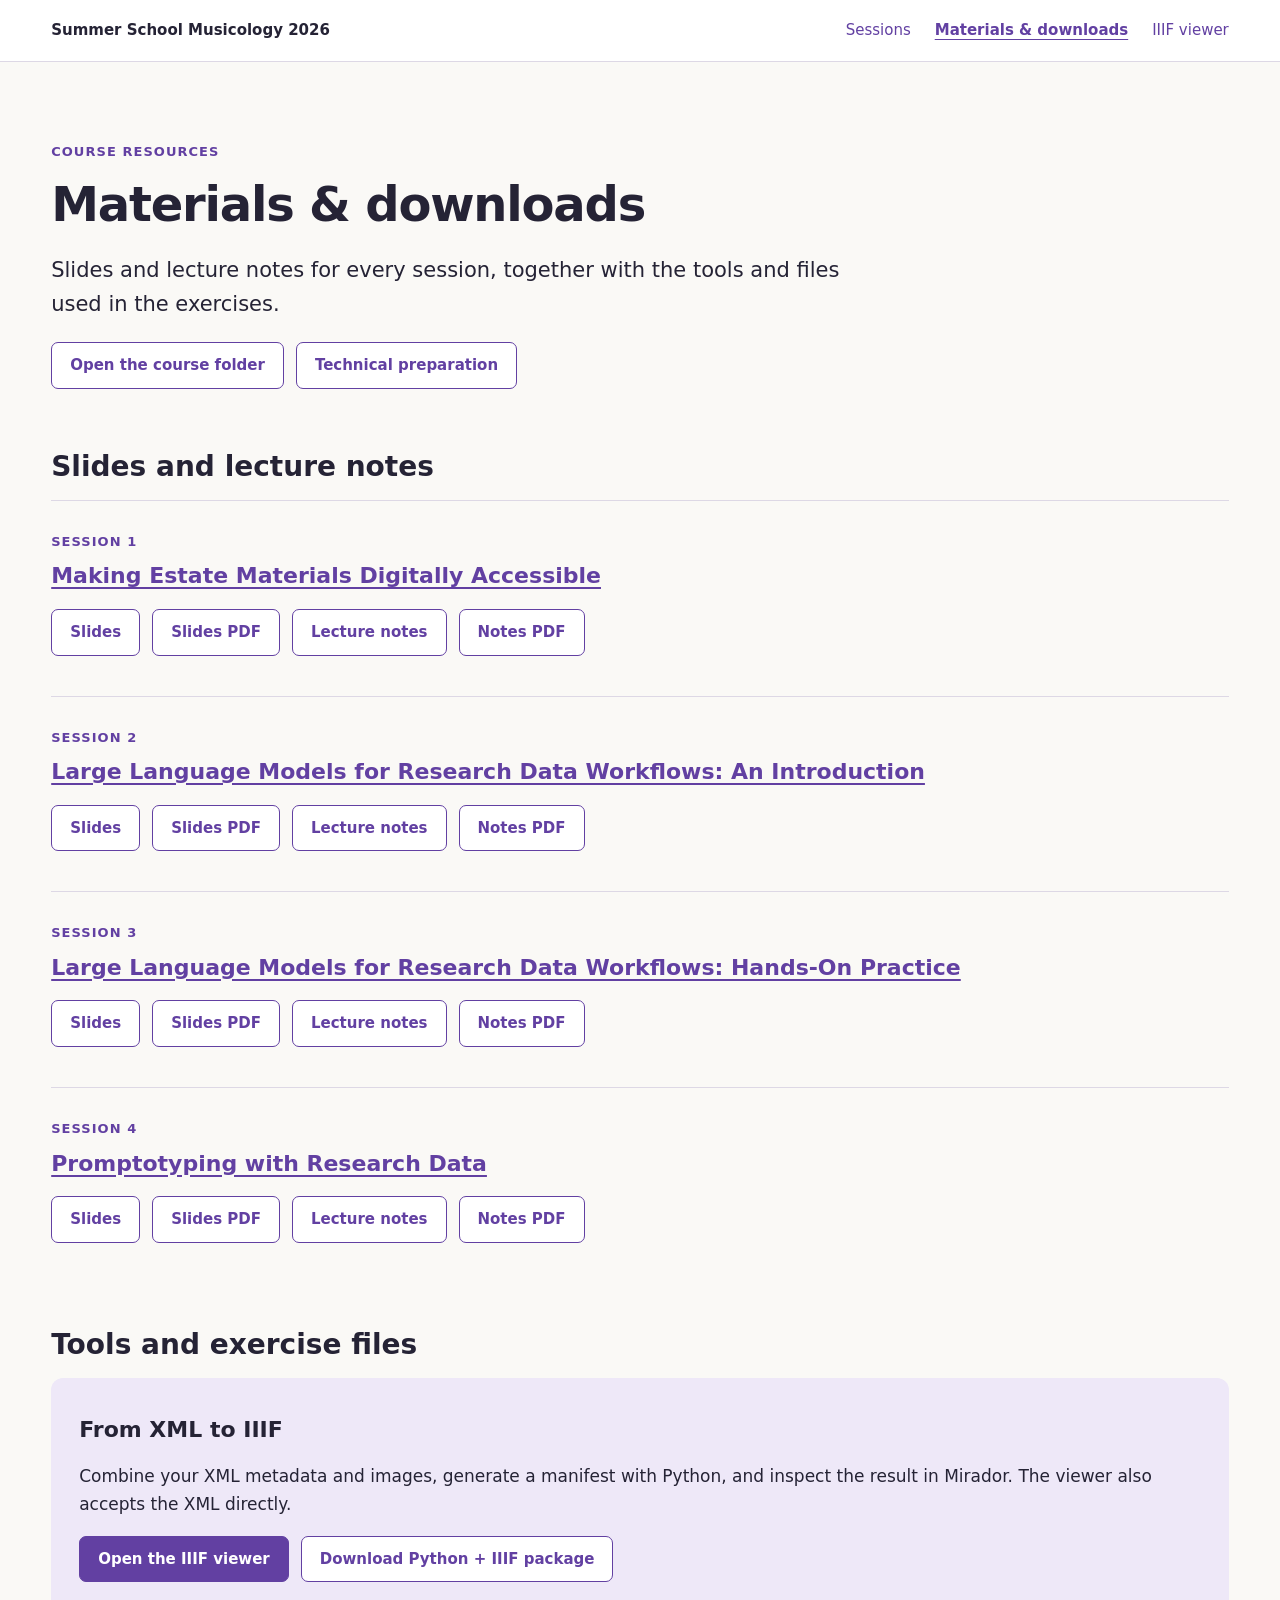
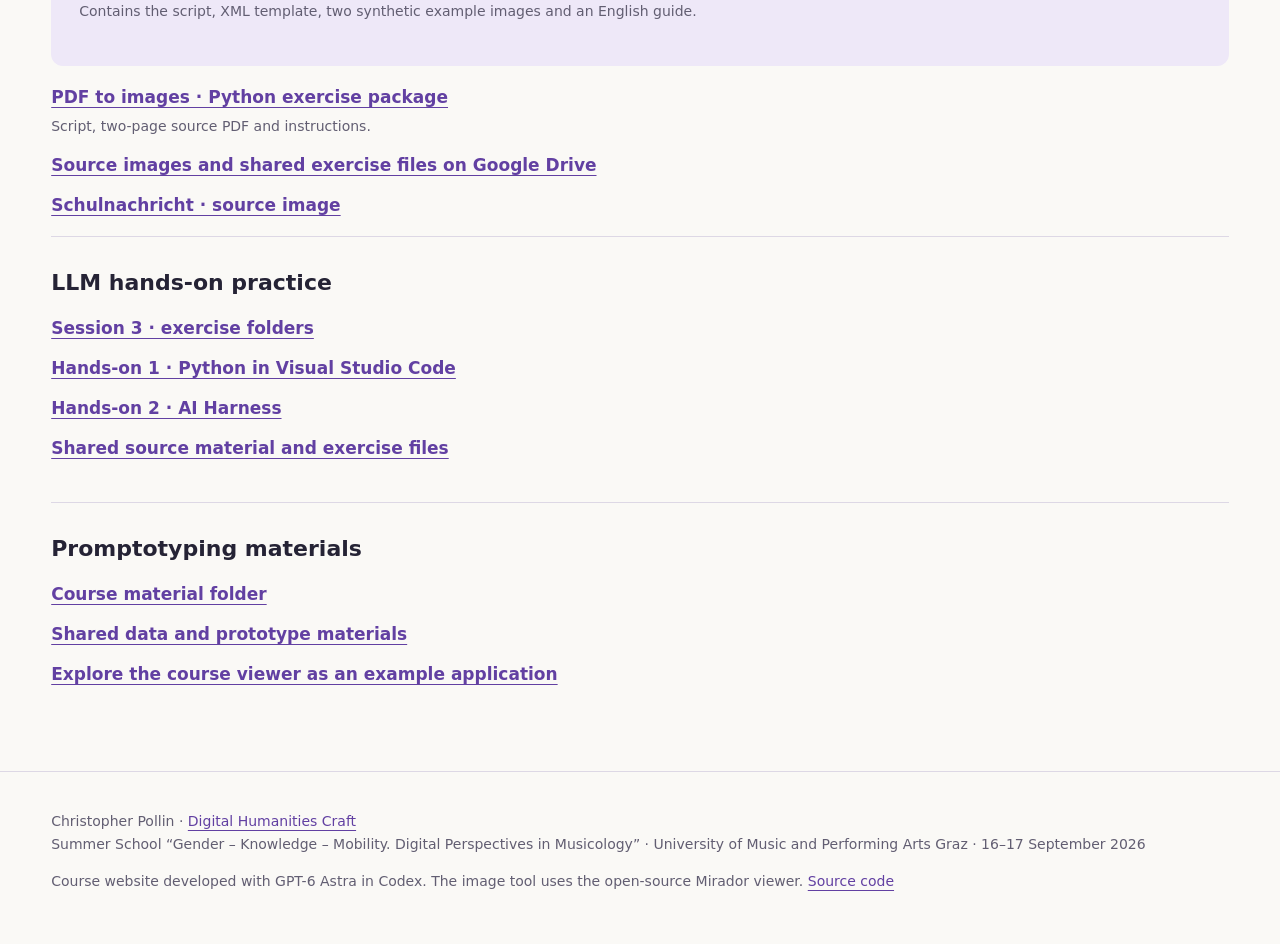
==== materials/index.html @ 4ec47153 "Gemeinsame Summer-School-Website mit vier Sessions und Materialübersicht aufbauen" ====
<!doctype html>
<html lang="en"><head><meta charset="utf-8"><meta name="viewport" content="width=device-width, initial-scale=1"><title>Materials &amp; downloads · Summer School Musicology 2026 · Research Data Workflows and LLMs</title><meta name="description" content="Slides, lecture notes, hands-on tools and downloads for Christopher Pollin's four sessions at Summer School Musicology 2026."><link rel="stylesheet" href="../assets/site.css"></head>
<body><a class="skip" href="#content">Skip to content</a><header class="site-header"><div class="wrap header-inner"><a class="brand" href="../index.html">Summer School Musicology 2026</a><nav aria-label="Main navigation"><a href="../index.html#sessions">Sessions</a><a href="../materials/" aria-current="page">Materials & downloads</a><a href="../tools/iiif-viewer/">IIIF viewer</a></nav></div></header><main class="wrap" id="content"><div class="hero session"><p class="eyebrow">Course resources</p><h1>Materials & downloads</h1><p class="lead">Slides and lecture notes for every session, together with the tools and files used in the exercises.</p><div class="actions"><a class="button secondary" href="https://drive.google.com/drive/folders/1TaqB-BvNt20uAvOCCnQMQBk_2cV0gLjW">Open the course folder</a><a class="button secondary" href="https://docs.google.com/presentation/d/19zybf1mABP3qM65GXv0xEGVososbhM03P9_INInYPj8/preview">Technical preparation</a></div></div><section><h2>Slides and lecture notes</h2><article class="resource"><p class="eyebrow">Session 1</p><h3><a href="../sessions/session-1.html">Making Estate Materials Digitally Accessible</a></h3><div class="actions"><a class="button secondary" href="https://docs.google.com/presentation/d/1vMd2UfI9MydUEN6MMOYT0LZcJ6MYv2DmK9AQbyzJ7xc/preview">Slides</a><a class="button secondary" href="https://docs.google.com/presentation/d/1vMd2UfI9MydUEN6MMOYT0LZcJ6MYv2DmK9AQbyzJ7xc/export/pdf">Slides PDF</a><a class="button secondary" href="https://docs.google.com/document/d/1DU6UbE4xURFZ3fkPn7MD2loZ2naPysFYX1ypeI0D_Kg/preview">Lecture notes</a><a class="button secondary" href="https://docs.google.com/document/d/1DU6UbE4xURFZ3fkPn7MD2loZ2naPysFYX1ypeI0D_Kg/export?format=pdf">Notes PDF</a></div></article><article class="resource"><p class="eyebrow">Session 2</p><h3><a href="../sessions/session-2.html">Large Language Models for Research Data Workflows: An Introduction</a></h3><div class="actions"><a class="button secondary" href="https://docs.google.com/presentation/d/1GUzZEVdCq2gRphzXIsnZ1Gg_4bGdqYy_aiwl8kErJUc/preview">Slides</a><a class="button secondary" href="https://docs.google.com/presentation/d/1GUzZEVdCq2gRphzXIsnZ1Gg_4bGdqYy_aiwl8kErJUc/export/pdf">Slides PDF</a><a class="button secondary" href="https://docs.google.com/document/d/18DUWW5ju8R827mf7LNPU_zSoxd2R8WF8ienI8fCcFrM/preview">Lecture notes</a><a class="button secondary" href="https://docs.google.com/document/d/18DUWW5ju8R827mf7LNPU_zSoxd2R8WF8ienI8fCcFrM/export?format=pdf">Notes PDF</a></div></article><article class="resource"><p class="eyebrow">Session 3</p><h3><a href="../sessions/session-3.html">Large Language Models for Research Data Workflows: Hands-On Practice</a></h3><div class="actions"><a class="button secondary" href="https://docs.google.com/presentation/d/1IOCdHFnlxyNuMwiyUNviyQ53KwD13k4_tRXpieXHgOo/preview">Slides</a><a class="button secondary" href="https://docs.google.com/presentation/d/1IOCdHFnlxyNuMwiyUNviyQ53KwD13k4_tRXpieXHgOo/export/pdf">Slides PDF</a><a class="button secondary" href="https://docs.google.com/document/d/138Kl6CCtpZI3BM6VHGEgpFuZPVZJTfJT5FH8ASIdHPA/preview">Lecture notes</a><a class="button secondary" href="https://docs.google.com/document/d/138Kl6CCtpZI3BM6VHGEgpFuZPVZJTfJT5FH8ASIdHPA/export?format=pdf">Notes PDF</a></div></article><article class="resource"><p class="eyebrow">Session 4</p><h3><a href="../sessions/session-4.html">Promptotyping with Research Data</a></h3><div class="actions"><a class="button secondary" href="https://docs.google.com/presentation/d/1-fAKvaGBndVmzWcptltYqW1CXNYhQgji5W6JvIdChQ0/preview">Slides</a><a class="button secondary" href="https://docs.google.com/presentation/d/1-fAKvaGBndVmzWcptltYqW1CXNYhQgji5W6JvIdChQ0/export/pdf">Slides PDF</a><a class="button secondary" href="https://docs.google.com/document/d/1U37su5SllKVdlEKKgwcqadwf7-4yNyOxpgbgSxsLYkc/preview">Lecture notes</a><a class="button secondary" href="https://docs.google.com/document/d/1U37su5SllKVdlEKKgwcqadwf7-4yNyOxpgbgSxsLYkc/export?format=pdf">Notes PDF</a></div></article></section><section><h2>Tools and exercise files</h2><div class="panel"><h3>From XML to IIIF</h3><p>Combine your XML metadata and images, generate a manifest with Python, and inspect the result in Mirador. The viewer also accepts the XML directly.</p><div class="actions"><a class="button" href="../tools/iiif-viewer/">Open the IIIF viewer</a><a class="button secondary" href="../downloads/xml-iiif-workshop.zip">Download Python + IIIF package</a></div><p class="small">Contains the script, XML template, two synthetic example images and an English guide.</p></div><ul class="resources"><li><a href="../downloads/pdf-to-images.zip">PDF to images · Python exercise package</a><br><span class="small">Script, two-page source PDF and instructions.</span></li><li><a href="https://drive.google.com/drive/folders/1Q5iiPsBfiaAWOK7Tuy9Z5LyiO0EUaZFJ">Source images and shared exercise files on Google Drive</a></li><li><a href="https://drive.google.com/file/d/1cH99vlIbUsL5BFODsBZcZEiLkkvoMSh4/view">Schulnachricht · source image</a></li></ul><article class="resource"><h3>LLM hands-on practice</h3><ul class="resources"><li><a href="https://drive.google.com/drive/folders/1KhFwP1L1iUO6PBKQZGP4p8rxU2vZSfG0">Session 3 · exercise folders</a></li><li><a href="https://drive.google.com/drive/folders/1bS_F8yDOWWK89cLeFzj6nFxz9GBH18Qa">Hands-on 1 · Python in Visual Studio Code</a></li><li><a href="https://drive.google.com/drive/folders/1tbZvvloLe4gZ5IBe9gsqqQfiiScgbP3F">Hands-on 2 · AI Harness</a></li><li><a href="https://drive.google.com/drive/folders/1Q5iiPsBfiaAWOK7Tuy9Z5LyiO0EUaZFJ">Shared source material and exercise files</a></li></ul></article><article class="resource"><h3>Promptotyping materials</h3><ul class="resources"><li><a href="https://drive.google.com/drive/folders/1TaqB-BvNt20uAvOCCnQMQBk_2cV0gLjW">Course material folder</a></li><li><a href="https://drive.google.com/drive/folders/1Q5iiPsBfiaAWOK7Tuy9Z5LyiO0EUaZFJ">Shared data and prototype materials</a></li><li><a href="../tools/iiif-viewer/">Explore the course viewer as an example application</a></li></ul></article></section></main><footer><div class="wrap"><p>Christopher Pollin · <a href="https://dhcraft.org/">Digital Humanities Craft</a><br>Summer School “Gender – Knowledge – Mobility. Digital Perspectives in Musicology” · University of Music and Performing Arts Graz · 16–17 September 2026</p><p>Course website developed with GPT-6 Astra in Codex. The image tool uses the open-source Mirador viewer. <a href="https://github.com/chpollin/summer-school-musicology-2026">Source code</a></p></div></footer></body></html>
---- assets/site.css ----
:root { --paper:#faf9f6; --surface:#fff; --ink:#252335; --muted:#625e72; --accent:#6240a2; --tint:#eee8f8; --line:#ddd8e5; --radius:12px; --space:24px; }
* { box-sizing:border-box; }
body { margin:0; font:17px/1.65 system-ui,-apple-system,BlinkMacSystemFont,"Segoe UI",sans-serif; color:var(--ink); background:var(--paper); }
a { color:var(--accent); text-underline-offset:4px; }
a:hover { text-decoration-thickness:2px; }
:focus-visible { outline:3px solid var(--accent); outline-offset:4px; }
.skip { position:absolute; top:-60px; left:12px; padding:8px; background:var(--surface); z-index:10; }
.skip:focus { top:12px; }
.wrap { max-width:1180px; width:92%; margin:auto; }
.site-header { border-bottom:1px solid var(--line); background:var(--surface); }
.header-inner { display:flex; justify-content:space-between; align-items:center; gap:20px; padding:18px 0; }
.brand { font-size:15px; font-weight:750; color:var(--ink); text-decoration:none; }
nav { display:flex; gap:24px; flex-wrap:wrap; font-size:15px; }
nav a { text-decoration:none; }
nav a[aria-current="page"] { font-weight:750; text-decoration:underline; }
.hero { padding:66px 0 42px; max-width:960px; }
.eyebrow { color:var(--accent); font-size:13px; font-weight:750; letter-spacing:.08em; text-transform:uppercase; }
h1 { font-size:clamp(34px,5vw,62px); line-height:1.12; letter-spacing:-.025em; margin:16px 0 22px; font-weight:700; }
.hero.session h1 { font-size:clamp(32px,4vw,48px); }
.lead { font-size:21px; line-height:1.6; max-width:820px; }
.byline { color:var(--muted); font-size:15px; }
h2 { font-size:28px; line-height:1.25; margin:0 0 16px; }
h3 { font-size:22px; line-height:1.3; margin:10px 0; }
section { margin-bottom:44px; }
.section-heading { display:flex; align-items:baseline; justify-content:space-between; gap:20px; flex-wrap:wrap; }
.grid { display:grid; grid-template-columns:repeat(2,minmax(0,1fr)); gap:20px; }
.card { background:var(--surface); border:1px solid var(--line); border-radius:var(--radius); padding:28px; display:flex; flex-direction:column; }
.card p { margin:8px 0 22px; color:var(--muted); }
.card .number { color:var(--accent); font-size:13px; font-weight:750; letter-spacing:.06em; }
.card .card-link { margin-top:auto; font-weight:650; }
.panel { background:var(--tint); padding:28px; border-radius:var(--radius); }
.actions { display:flex; flex-wrap:wrap; gap:12px; margin:18px 0; }
.button { display:inline-block; padding:10px 18px; border-radius:7px; background:var(--accent); color:var(--surface); text-decoration:none; font-size:15px; font-weight:650; border:1px solid var(--accent); }
.button.secondary { background:var(--surface); color:var(--accent); }
.resource { border-top:1px solid var(--line); padding:22px 0; }
.resource p { margin:8px 0; }
.resource small { color:var(--muted); }
.resources { list-style:none; padding:0; }
.resources li { margin:12px 0; }
.resources a { font-weight:600; }
.embed { width:100%; display:block; border:1px solid var(--line); border-radius:8px; background:var(--surface); }
.slides { aspect-ratio:16/10; }
.notes { height:720px; }
.small { font-size:14px; color:var(--muted); }
details { border:1px solid var(--line); border-radius:8px; padding:18px; background:var(--surface); margin:16px 0; }
summary { cursor:pointer; font-weight:650; }
details iframe { margin-top:18px; }
.session-nav { display:flex; justify-content:space-between; flex-wrap:wrap; gap:18px; border-top:1px solid var(--line); padding-top:24px; margin:40px 0; }
footer { border-top:1px solid var(--line); margin-top:42px; padding:24px 0 36px; font-size:14px; color:var(--muted); }
pre { white-space:pre-wrap; overflow-wrap:anywhere; background:var(--surface); padding:18px; border:1px solid var(--line); }
@media(max-width:650px) { .grid { grid-template-columns:1fr; } .header-inner { align-items:flex-start; flex-direction:column; gap:10px; } nav { gap:18px; } .hero { padding-top:36px; } .card { padding:22px; } .notes { height:580px; } }
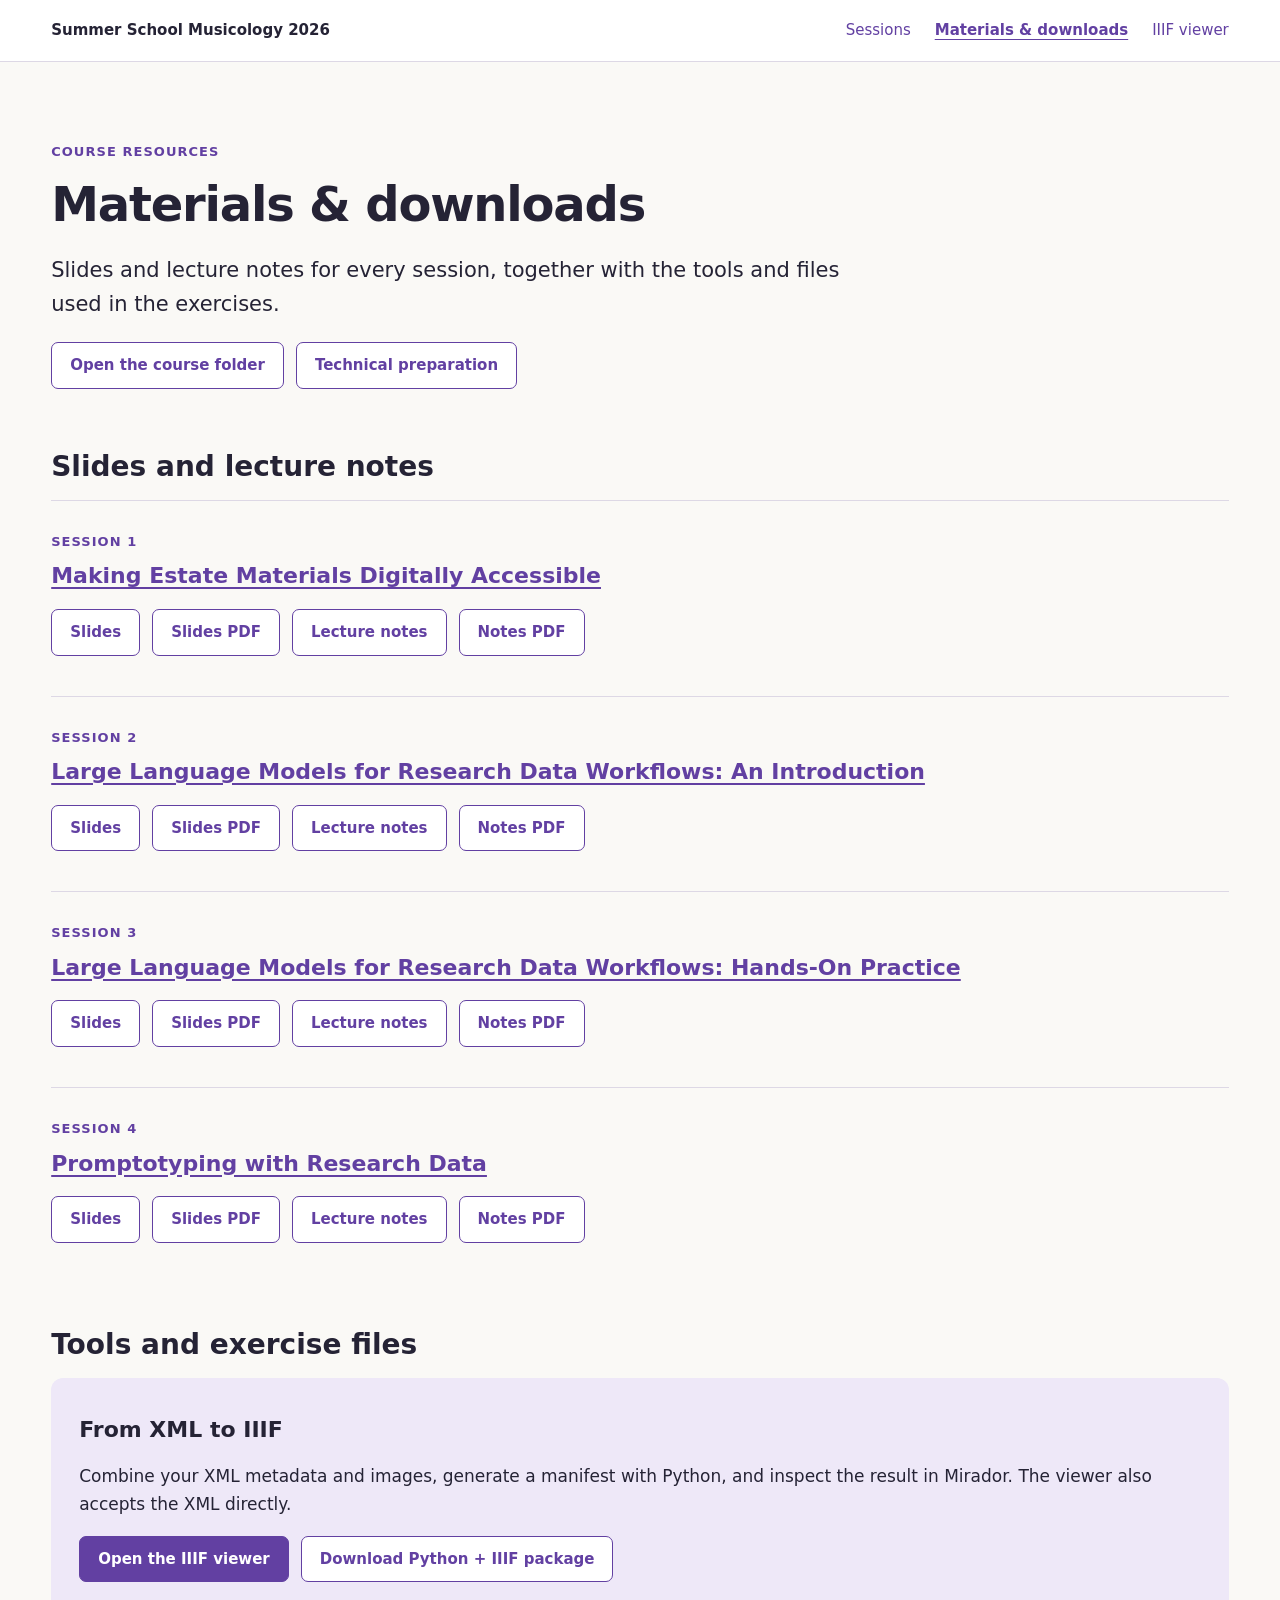
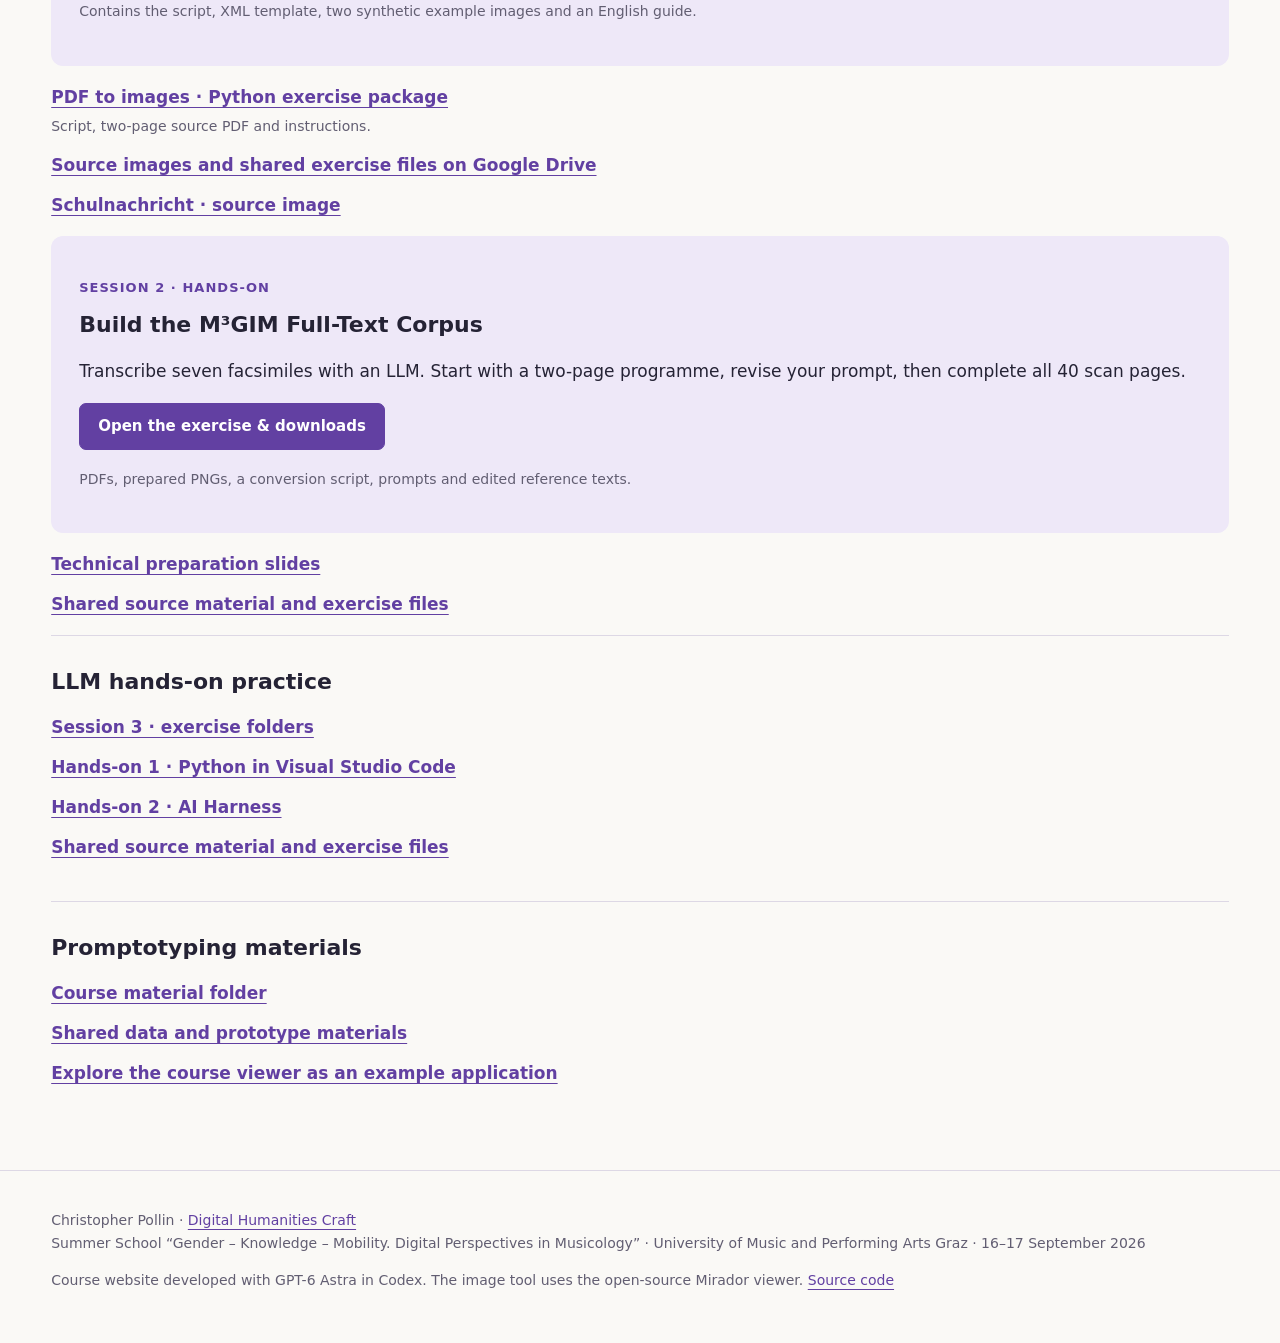
==== commit 25009f2b: "M³GIM-Volltextübung mit Faksimiles und redigierter Referenz ergänzen" ====
--- a/materials/index.html
+++ b/materials/index.html
@@ -1,3 +1,3 @@
 <!doctype html>
 <html lang="en"><head><meta charset="utf-8"><meta name="viewport" content="width=device-width, initial-scale=1"><title>Materials &amp; downloads · Summer School Musicology 2026 · Research Data Workflows and LLMs</title><meta name="description" content="Slides, lecture notes, hands-on tools and downloads for Christopher Pollin's four sessions at Summer School Musicology 2026."><link rel="stylesheet" href="../assets/site.css"></head>
-<body><a class="skip" href="#content">Skip to content</a><header class="site-header"><div class="wrap header-inner"><a class="brand" href="../index.html">Summer School Musicology 2026</a><nav aria-label="Main navigation"><a href="../index.html#sessions">Sessions</a><a href="../materials/" aria-current="page">Materials & downloads</a><a href="../tools/iiif-viewer/">IIIF viewer</a></nav></div></header><main class="wrap" id="content"><div class="hero session"><p class="eyebrow">Course resources</p><h1>Materials & downloads</h1><p class="lead">Slides and lecture notes for every session, together with the tools and files used in the exercises.</p><div class="actions"><a class="button secondary" href="https://drive.google.com/drive/folders/1TaqB-BvNt20uAvOCCnQMQBk_2cV0gLjW">Open the course folder</a><a class="button secondary" href="https://docs.google.com/presentation/d/19zybf1mABP3qM65GXv0xEGVososbhM03P9_INInYPj8/preview">Technical preparation</a></div></div><section><h2>Slides and lecture notes</h2><article class="resource"><p class="eyebrow">Session 1</p><h3><a href="../sessions/session-1.html">Making Estate Materials Digitally Accessible</a></h3><div class="actions"><a class="button secondary" href="https://docs.google.com/presentation/d/1vMd2UfI9MydUEN6MMOYT0LZcJ6MYv2DmK9AQbyzJ7xc/preview">Slides</a><a class="button secondary" href="https://docs.google.com/presentation/d/1vMd2UfI9MydUEN6MMOYT0LZcJ6MYv2DmK9AQbyzJ7xc/export/pdf">Slides PDF</a><a class="button secondary" href="https://docs.google.com/document/d/1DU6UbE4xURFZ3fkPn7MD2loZ2naPysFYX1ypeI0D_Kg/preview">Lecture notes</a><a class="button secondary" href="https://docs.google.com/document/d/1DU6UbE4xURFZ3fkPn7MD2loZ2naPysFYX1ypeI0D_Kg/export?format=pdf">Notes PDF</a></div></article><article class="resource"><p class="eyebrow">Session 2</p><h3><a href="../sessions/session-2.html">Large Language Models for Research Data Workflows: An Introduction</a></h3><div class="actions"><a class="button secondary" href="https://docs.google.com/presentation/d/1GUzZEVdCq2gRphzXIsnZ1Gg_4bGdqYy_aiwl8kErJUc/preview">Slides</a><a class="button secondary" href="https://docs.google.com/presentation/d/1GUzZEVdCq2gRphzXIsnZ1Gg_4bGdqYy_aiwl8kErJUc/export/pdf">Slides PDF</a><a class="button secondary" href="https://docs.google.com/document/d/18DUWW5ju8R827mf7LNPU_zSoxd2R8WF8ienI8fCcFrM/preview">Lecture notes</a><a class="button secondary" href="https://docs.google.com/document/d/18DUWW5ju8R827mf7LNPU_zSoxd2R8WF8ienI8fCcFrM/export?format=pdf">Notes PDF</a></div></article><article class="resource"><p class="eyebrow">Session 3</p><h3><a href="../sessions/session-3.html">Large Language Models for Research Data Workflows: Hands-On Practice</a></h3><div class="actions"><a class="button secondary" href="https://docs.google.com/presentation/d/1IOCdHFnlxyNuMwiyUNviyQ53KwD13k4_tRXpieXHgOo/preview">Slides</a><a class="button secondary" href="https://docs.google.com/presentation/d/1IOCdHFnlxyNuMwiyUNviyQ53KwD13k4_tRXpieXHgOo/export/pdf">Slides PDF</a><a class="button secondary" href="https://docs.google.com/document/d/138Kl6CCtpZI3BM6VHGEgpFuZPVZJTfJT5FH8ASIdHPA/preview">Lecture notes</a><a class="button secondary" href="https://docs.google.com/document/d/138Kl6CCtpZI3BM6VHGEgpFuZPVZJTfJT5FH8ASIdHPA/export?format=pdf">Notes PDF</a></div></article><article class="resource"><p class="eyebrow">Session 4</p><h3><a href="../sessions/session-4.html">Promptotyping with Research Data</a></h3><div class="actions"><a class="button secondary" href="https://docs.google.com/presentation/d/1-fAKvaGBndVmzWcptltYqW1CXNYhQgji5W6JvIdChQ0/preview">Slides</a><a class="button secondary" href="https://docs.google.com/presentation/d/1-fAKvaGBndVmzWcptltYqW1CXNYhQgji5W6JvIdChQ0/export/pdf">Slides PDF</a><a class="button secondary" href="https://docs.google.com/document/d/1U37su5SllKVdlEKKgwcqadwf7-4yNyOxpgbgSxsLYkc/preview">Lecture notes</a><a class="button secondary" href="https://docs.google.com/document/d/1U37su5SllKVdlEKKgwcqadwf7-4yNyOxpgbgSxsLYkc/export?format=pdf">Notes PDF</a></div></article></section><section><h2>Tools and exercise files</h2><div class="panel"><h3>From XML to IIIF</h3><p>Combine your XML metadata and images, generate a manifest with Python, and inspect the result in Mirador. The viewer also accepts the XML directly.</p><div class="actions"><a class="button" href="../tools/iiif-viewer/">Open the IIIF viewer</a><a class="button secondary" href="../downloads/xml-iiif-workshop.zip">Download Python + IIIF package</a></div><p class="small">Contains the script, XML template, two synthetic example images and an English guide.</p></div><ul class="resources"><li><a href="../downloads/pdf-to-images.zip">PDF to images · Python exercise package</a><br><span class="small">Script, two-page source PDF and instructions.</span></li><li><a href="https://drive.google.com/drive/folders/1Q5iiPsBfiaAWOK7Tuy9Z5LyiO0EUaZFJ">Source images and shared exercise files on Google Drive</a></li><li><a href="https://drive.google.com/file/d/1cH99vlIbUsL5BFODsBZcZEiLkkvoMSh4/view">Schulnachricht · source image</a></li></ul><article class="resource"><h3>LLM hands-on practice</h3><ul class="resources"><li><a href="https://drive.google.com/drive/folders/1KhFwP1L1iUO6PBKQZGP4p8rxU2vZSfG0">Session 3 · exercise folders</a></li><li><a href="https://drive.google.com/drive/folders/1bS_F8yDOWWK89cLeFzj6nFxz9GBH18Qa">Hands-on 1 · Python in Visual Studio Code</a></li><li><a href="https://drive.google.com/drive/folders/1tbZvvloLe4gZ5IBe9gsqqQfiiScgbP3F">Hands-on 2 · AI Harness</a></li><li><a href="https://drive.google.com/drive/folders/1Q5iiPsBfiaAWOK7Tuy9Z5LyiO0EUaZFJ">Shared source material and exercise files</a></li></ul></article><article class="resource"><h3>Promptotyping materials</h3><ul class="resources"><li><a href="https://drive.google.com/drive/folders/1TaqB-BvNt20uAvOCCnQMQBk_2cV0gLjW">Course material folder</a></li><li><a href="https://drive.google.com/drive/folders/1Q5iiPsBfiaAWOK7Tuy9Z5LyiO0EUaZFJ">Shared data and prototype materials</a></li><li><a href="../tools/iiif-viewer/">Explore the course viewer as an example application</a></li></ul></article></section></main><footer><div class="wrap"><p>Christopher Pollin · <a href="https://dhcraft.org/">Digital Humanities Craft</a><br>Summer School “Gender – Knowledge – Mobility. Digital Perspectives in Musicology” · University of Music and Performing Arts Graz · 16–17 September 2026</p><p>Course website developed with GPT-6 Astra in Codex. The image tool uses the open-source Mirador viewer. <a href="https://github.com/chpollin/summer-school-musicology-2026">Source code</a></p></div></footer></body></html>+<body><a class="skip" href="#content">Skip to content</a><header class="site-header"><div class="wrap header-inner"><a class="brand" href="../index.html">Summer School Musicology 2026</a><nav aria-label="Main navigation"><a href="../index.html#sessions">Sessions</a><a href="../materials/" aria-current="page">Materials & downloads</a><a href="../tools/iiif-viewer/">IIIF viewer</a></nav></div></header><main class="wrap" id="content"><div class="hero session"><p class="eyebrow">Course resources</p><h1>Materials & downloads</h1><p class="lead">Slides and lecture notes for every session, together with the tools and files used in the exercises.</p><div class="actions"><a class="button secondary" href="https://drive.google.com/drive/folders/1TaqB-BvNt20uAvOCCnQMQBk_2cV0gLjW">Open the course folder</a><a class="button secondary" href="https://docs.google.com/presentation/d/19zybf1mABP3qM65GXv0xEGVososbhM03P9_INInYPj8/preview">Technical preparation</a></div></div><section><h2>Slides and lecture notes</h2><article class="resource"><p class="eyebrow">Session 1</p><h3><a href="../sessions/session-1.html">Making Estate Materials Digitally Accessible</a></h3><div class="actions"><a class="button secondary" href="https://docs.google.com/presentation/d/1vMd2UfI9MydUEN6MMOYT0LZcJ6MYv2DmK9AQbyzJ7xc/preview">Slides</a><a class="button secondary" href="https://docs.google.com/presentation/d/1vMd2UfI9MydUEN6MMOYT0LZcJ6MYv2DmK9AQbyzJ7xc/export/pdf">Slides PDF</a><a class="button secondary" href="https://docs.google.com/document/d/1DU6UbE4xURFZ3fkPn7MD2loZ2naPysFYX1ypeI0D_Kg/preview">Lecture notes</a><a class="button secondary" href="https://docs.google.com/document/d/1DU6UbE4xURFZ3fkPn7MD2loZ2naPysFYX1ypeI0D_Kg/export?format=pdf">Notes PDF</a></div></article><article class="resource"><p class="eyebrow">Session 2</p><h3><a href="../sessions/session-2.html">Large Language Models for Research Data Workflows: An Introduction</a></h3><div class="actions"><a class="button secondary" href="https://docs.google.com/presentation/d/1GUzZEVdCq2gRphzXIsnZ1Gg_4bGdqYy_aiwl8kErJUc/preview">Slides</a><a class="button secondary" href="https://docs.google.com/presentation/d/1GUzZEVdCq2gRphzXIsnZ1Gg_4bGdqYy_aiwl8kErJUc/export/pdf">Slides PDF</a><a class="button secondary" href="https://docs.google.com/document/d/18DUWW5ju8R827mf7LNPU_zSoxd2R8WF8ienI8fCcFrM/preview">Lecture notes</a><a class="button secondary" href="https://docs.google.com/document/d/18DUWW5ju8R827mf7LNPU_zSoxd2R8WF8ienI8fCcFrM/export?format=pdf">Notes PDF</a></div></article><article class="resource"><p class="eyebrow">Session 3</p><h3><a href="../sessions/session-3.html">Large Language Models for Research Data Workflows: Hands-On Practice</a></h3><div class="actions"><a class="button secondary" href="https://docs.google.com/presentation/d/1IOCdHFnlxyNuMwiyUNviyQ53KwD13k4_tRXpieXHgOo/preview">Slides</a><a class="button secondary" href="https://docs.google.com/presentation/d/1IOCdHFnlxyNuMwiyUNviyQ53KwD13k4_tRXpieXHgOo/export/pdf">Slides PDF</a><a class="button secondary" href="https://docs.google.com/document/d/138Kl6CCtpZI3BM6VHGEgpFuZPVZJTfJT5FH8ASIdHPA/preview">Lecture notes</a><a class="button secondary" href="https://docs.google.com/document/d/138Kl6CCtpZI3BM6VHGEgpFuZPVZJTfJT5FH8ASIdHPA/export?format=pdf">Notes PDF</a></div></article><article class="resource"><p class="eyebrow">Session 4</p><h3><a href="../sessions/session-4.html">Promptotyping with Research Data</a></h3><div class="actions"><a class="button secondary" href="https://docs.google.com/presentation/d/1-fAKvaGBndVmzWcptltYqW1CXNYhQgji5W6JvIdChQ0/preview">Slides</a><a class="button secondary" href="https://docs.google.com/presentation/d/1-fAKvaGBndVmzWcptltYqW1CXNYhQgji5W6JvIdChQ0/export/pdf">Slides PDF</a><a class="button secondary" href="https://docs.google.com/document/d/1U37su5SllKVdlEKKgwcqadwf7-4yNyOxpgbgSxsLYkc/preview">Lecture notes</a><a class="button secondary" href="https://docs.google.com/document/d/1U37su5SllKVdlEKKgwcqadwf7-4yNyOxpgbgSxsLYkc/export?format=pdf">Notes PDF</a></div></article></section><section><h2>Tools and exercise files</h2><div class="panel"><h3>From XML to IIIF</h3><p>Combine your XML metadata and images, generate a manifest with Python, and inspect the result in Mirador. The viewer also accepts the XML directly.</p><div class="actions"><a class="button" href="../tools/iiif-viewer/">Open the IIIF viewer</a><a class="button secondary" href="../downloads/xml-iiif-workshop.zip">Download Python + IIIF package</a></div><p class="small">Contains the script, XML template, two synthetic example images and an English guide.</p></div><ul class="resources"><li><a href="../downloads/pdf-to-images.zip">PDF to images · Python exercise package</a><br><span class="small">Script, two-page source PDF and instructions.</span></li><li><a href="https://drive.google.com/drive/folders/1Q5iiPsBfiaAWOK7Tuy9Z5LyiO0EUaZFJ">Source images and shared exercise files on Google Drive</a></li><li><a href="https://drive.google.com/file/d/1cH99vlIbUsL5BFODsBZcZEiLkkvoMSh4/view">Schulnachricht · source image</a></li></ul><div class="panel"><p class="eyebrow">Session 2 · Hands-on</p><h3>Build the M³GIM Full-Text Corpus</h3><p>Transcribe seven facsimiles with an LLM. Start with a two-page programme, revise your prompt, then complete all 40 scan pages.</p><div class="actions"><a class="button" href="../materials/m3gim-fulltext.html">Open the exercise &amp; downloads</a></div><p class="small">PDFs, prepared PNGs, a conversion script, prompts and edited reference texts.</p></div><ul class="resources"><li><a href="https://docs.google.com/presentation/d/19zybf1mABP3qM65GXv0xEGVososbhM03P9_INInYPj8/preview">Technical preparation slides</a></li><li><a href="https://drive.google.com/drive/folders/1Q5iiPsBfiaAWOK7Tuy9Z5LyiO0EUaZFJ">Shared source material and exercise files</a></li></ul><article class="resource"><h3>LLM hands-on practice</h3><ul class="resources"><li><a href="https://drive.google.com/drive/folders/1KhFwP1L1iUO6PBKQZGP4p8rxU2vZSfG0">Session 3 · exercise folders</a></li><li><a href="https://drive.google.com/drive/folders/1bS_F8yDOWWK89cLeFzj6nFxz9GBH18Qa">Hands-on 1 · Python in Visual Studio Code</a></li><li><a href="https://drive.google.com/drive/folders/1tbZvvloLe4gZ5IBe9gsqqQfiiScgbP3F">Hands-on 2 · AI Harness</a></li><li><a href="https://drive.google.com/drive/folders/1Q5iiPsBfiaAWOK7Tuy9Z5LyiO0EUaZFJ">Shared source material and exercise files</a></li></ul></article><article class="resource"><h3>Promptotyping materials</h3><ul class="resources"><li><a href="https://drive.google.com/drive/folders/1TaqB-BvNt20uAvOCCnQMQBk_2cV0gLjW">Course material folder</a></li><li><a href="https://drive.google.com/drive/folders/1Q5iiPsBfiaAWOK7Tuy9Z5LyiO0EUaZFJ">Shared data and prototype materials</a></li><li><a href="../tools/iiif-viewer/">Explore the course viewer as an example application</a></li></ul></article></section></main><footer><div class="wrap"><p>Christopher Pollin · <a href="https://dhcraft.org/">Digital Humanities Craft</a><br>Summer School “Gender – Knowledge – Mobility. Digital Perspectives in Musicology” · University of Music and Performing Arts Graz · 16–17 September 2026</p><p>Course website developed with GPT-6 Astra in Codex. The image tool uses the open-source Mirador viewer. <a href="https://github.com/chpollin/summer-school-musicology-2026">Source code</a></p></div></footer></body></html>
--- a/assets/site.css
+++ b/assets/site.css
@@ -48,4 +48,8 @@
 .session-nav { display:flex; justify-content:space-between; flex-wrap:wrap; gap:18px; border-top:1px solid var(--line); padding-top:24px; margin:40px 0; }
 footer { border-top:1px solid var(--line); margin-top:42px; padding:24px 0 36px; font-size:14px; color:var(--muted); }
 pre { white-space:pre-wrap; overflow-wrap:anywhere; background:var(--surface); padding:18px; border:1px solid var(--line); }
+.workflow { max-width:900px; padding-left:1.4em; }
+.workflow li { margin-bottom:16px; padding-left:6px; }
+#content code, #content .resources { overflow-wrap:anywhere; }
+pre { font-size:14px; line-height:1.6; }
 @media(max-width:650px) { .grid { grid-template-columns:1fr; } .header-inner { align-items:flex-start; flex-direction:column; gap:10px; } nav { gap:18px; } .hero { padding-top:36px; } .card { padding:22px; } .notes { height:580px; } }
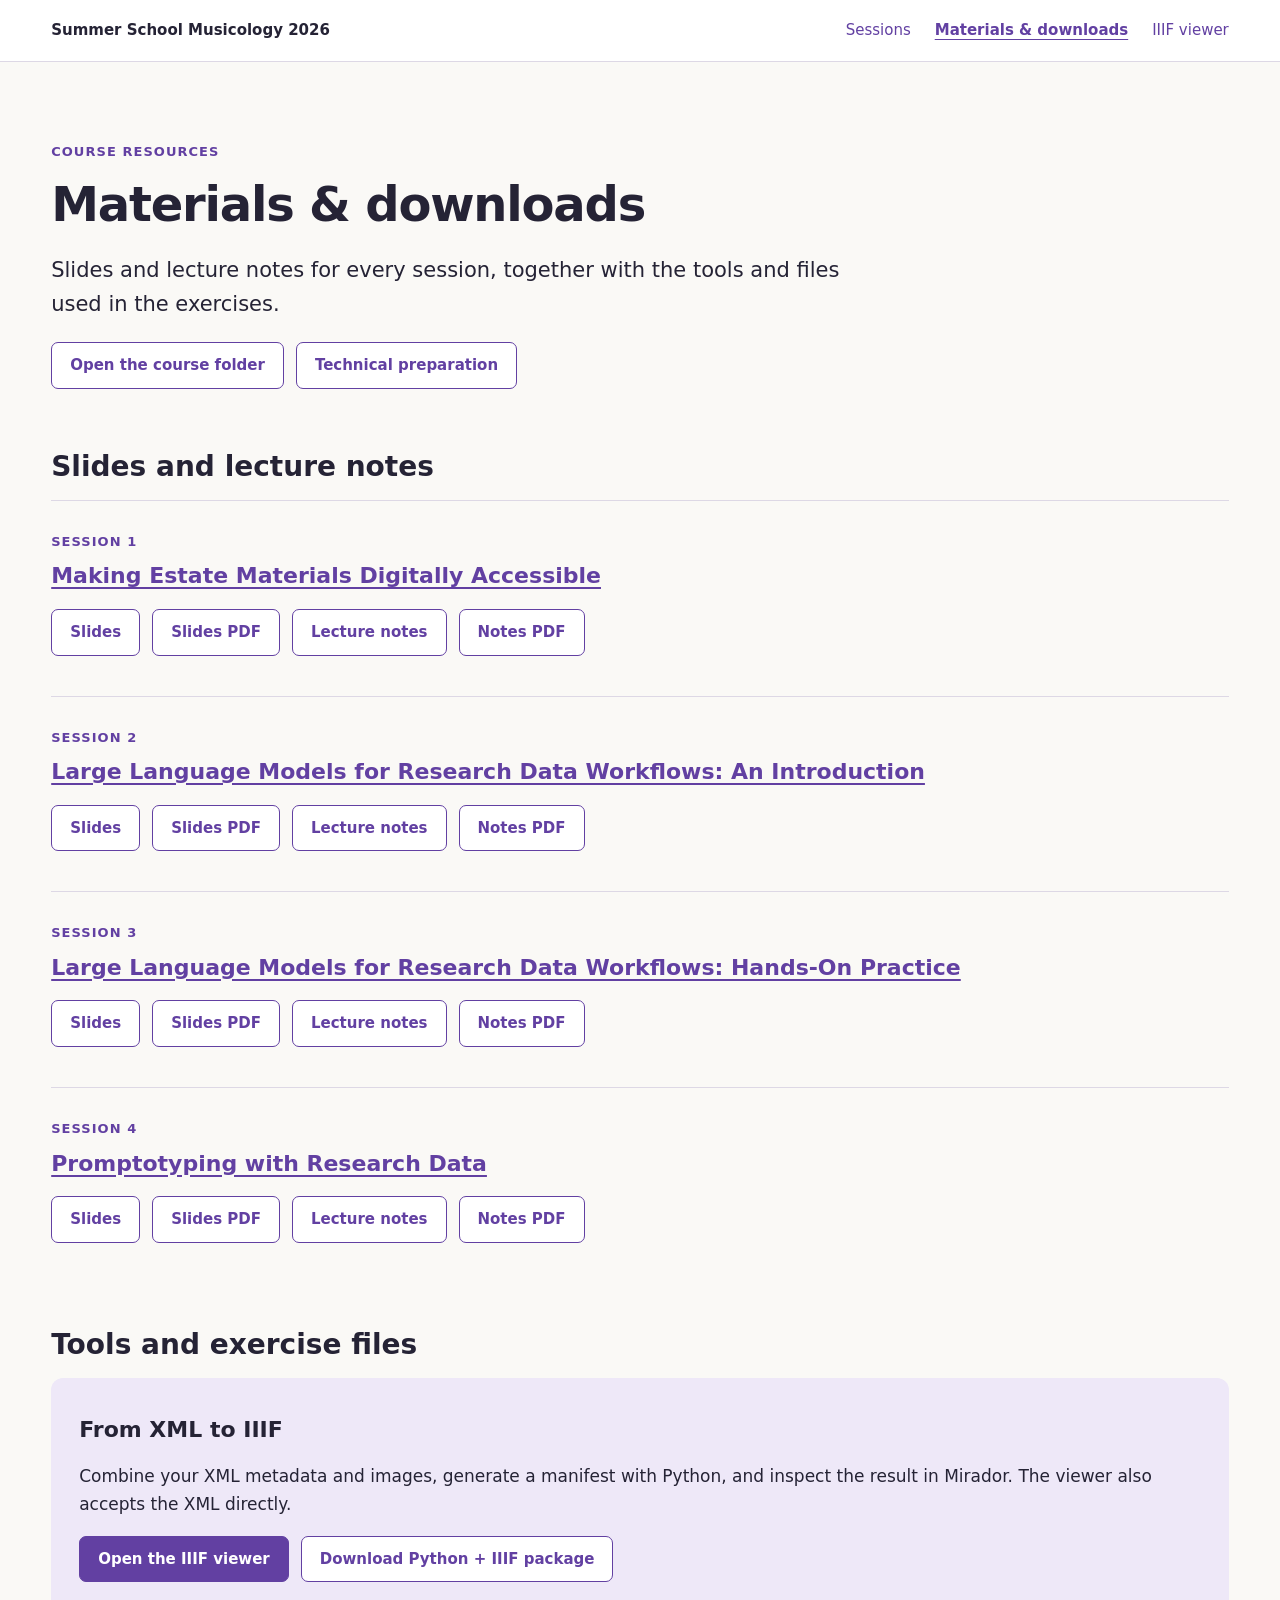
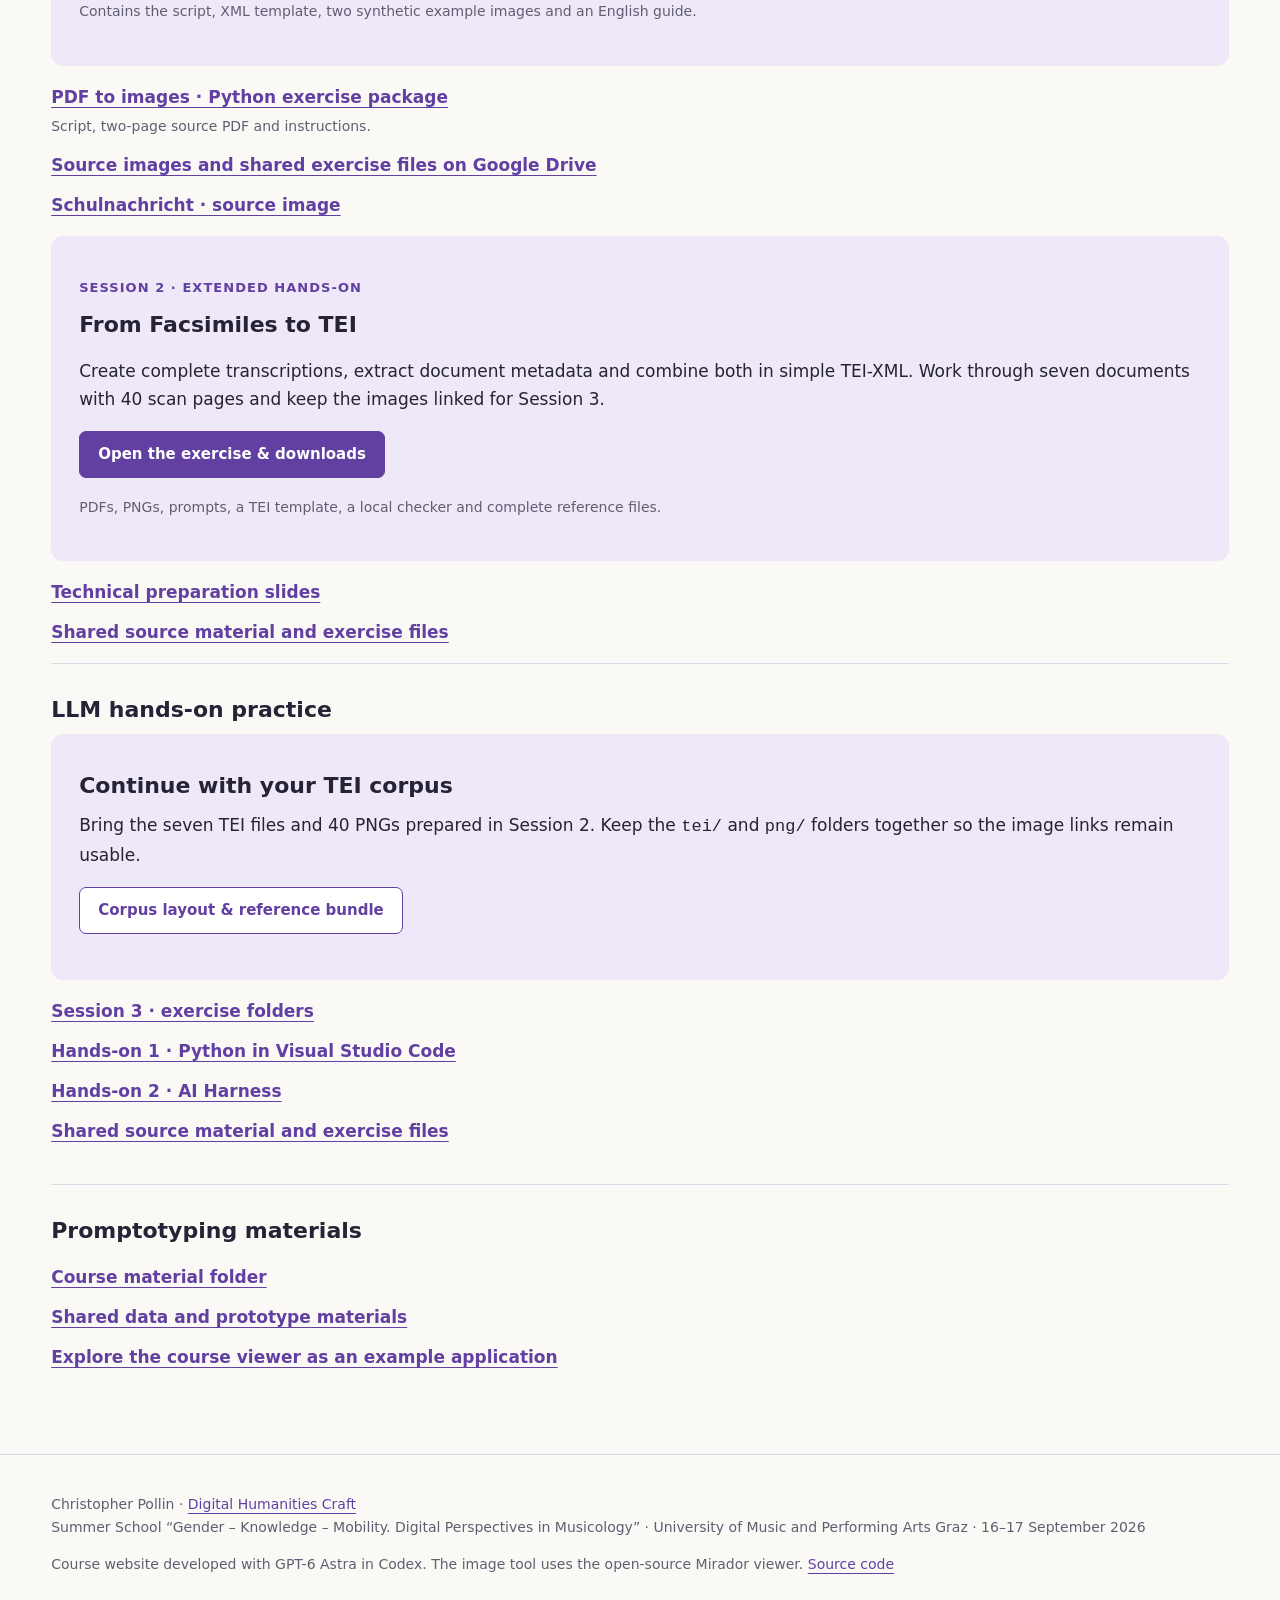
==== commit c101c86d: "M³GIM-Übung um Metadaten und TEI-Korpus für Session 3 erweitern" ====
--- a/materials/index.html
+++ b/materials/index.html
@@ -1,3 +1,3 @@
 <!doctype html>
 <html lang="en"><head><meta charset="utf-8"><meta name="viewport" content="width=device-width, initial-scale=1"><title>Materials &amp; downloads · Summer School Musicology 2026 · Research Data Workflows and LLMs</title><meta name="description" content="Slides, lecture notes, hands-on tools and downloads for Christopher Pollin's four sessions at Summer School Musicology 2026."><link rel="stylesheet" href="../assets/site.css"></head>
-<body><a class="skip" href="#content">Skip to content</a><header class="site-header"><div class="wrap header-inner"><a class="brand" href="../index.html">Summer School Musicology 2026</a><nav aria-label="Main navigation"><a href="../index.html#sessions">Sessions</a><a href="../materials/" aria-current="page">Materials & downloads</a><a href="../tools/iiif-viewer/">IIIF viewer</a></nav></div></header><main class="wrap" id="content"><div class="hero session"><p class="eyebrow">Course resources</p><h1>Materials & downloads</h1><p class="lead">Slides and lecture notes for every session, together with the tools and files used in the exercises.</p><div class="actions"><a class="button secondary" href="https://drive.google.com/drive/folders/1TaqB-BvNt20uAvOCCnQMQBk_2cV0gLjW">Open the course folder</a><a class="button secondary" href="https://docs.google.com/presentation/d/19zybf1mABP3qM65GXv0xEGVososbhM03P9_INInYPj8/preview">Technical preparation</a></div></div><section><h2>Slides and lecture notes</h2><article class="resource"><p class="eyebrow">Session 1</p><h3><a href="../sessions/session-1.html">Making Estate Materials Digitally Accessible</a></h3><div class="actions"><a class="button secondary" href="https://docs.google.com/presentation/d/1vMd2UfI9MydUEN6MMOYT0LZcJ6MYv2DmK9AQbyzJ7xc/preview">Slides</a><a class="button secondary" href="https://docs.google.com/presentation/d/1vMd2UfI9MydUEN6MMOYT0LZcJ6MYv2DmK9AQbyzJ7xc/export/pdf">Slides PDF</a><a class="button secondary" href="https://docs.google.com/document/d/1DU6UbE4xURFZ3fkPn7MD2loZ2naPysFYX1ypeI0D_Kg/preview">Lecture notes</a><a class="button secondary" href="https://docs.google.com/document/d/1DU6UbE4xURFZ3fkPn7MD2loZ2naPysFYX1ypeI0D_Kg/export?format=pdf">Notes PDF</a></div></article><article class="resource"><p class="eyebrow">Session 2</p><h3><a href="../sessions/session-2.html">Large Language Models for Research Data Workflows: An Introduction</a></h3><div class="actions"><a class="button secondary" href="https://docs.google.com/presentation/d/1GUzZEVdCq2gRphzXIsnZ1Gg_4bGdqYy_aiwl8kErJUc/preview">Slides</a><a class="button secondary" href="https://docs.google.com/presentation/d/1GUzZEVdCq2gRphzXIsnZ1Gg_4bGdqYy_aiwl8kErJUc/export/pdf">Slides PDF</a><a class="button secondary" href="https://docs.google.com/document/d/18DUWW5ju8R827mf7LNPU_zSoxd2R8WF8ienI8fCcFrM/preview">Lecture notes</a><a class="button secondary" href="https://docs.google.com/document/d/18DUWW5ju8R827mf7LNPU_zSoxd2R8WF8ienI8fCcFrM/export?format=pdf">Notes PDF</a></div></article><article class="resource"><p class="eyebrow">Session 3</p><h3><a href="../sessions/session-3.html">Large Language Models for Research Data Workflows: Hands-On Practice</a></h3><div class="actions"><a class="button secondary" href="https://docs.google.com/presentation/d/1IOCdHFnlxyNuMwiyUNviyQ53KwD13k4_tRXpieXHgOo/preview">Slides</a><a class="button secondary" href="https://docs.google.com/presentation/d/1IOCdHFnlxyNuMwiyUNviyQ53KwD13k4_tRXpieXHgOo/export/pdf">Slides PDF</a><a class="button secondary" href="https://docs.google.com/document/d/138Kl6CCtpZI3BM6VHGEgpFuZPVZJTfJT5FH8ASIdHPA/preview">Lecture notes</a><a class="button secondary" href="https://docs.google.com/document/d/138Kl6CCtpZI3BM6VHGEgpFuZPVZJTfJT5FH8ASIdHPA/export?format=pdf">Notes PDF</a></div></article><article class="resource"><p class="eyebrow">Session 4</p><h3><a href="../sessions/session-4.html">Promptotyping with Research Data</a></h3><div class="actions"><a class="button secondary" href="https://docs.google.com/presentation/d/1-fAKvaGBndVmzWcptltYqW1CXNYhQgji5W6JvIdChQ0/preview">Slides</a><a class="button secondary" href="https://docs.google.com/presentation/d/1-fAKvaGBndVmzWcptltYqW1CXNYhQgji5W6JvIdChQ0/export/pdf">Slides PDF</a><a class="button secondary" href="https://docs.google.com/document/d/1U37su5SllKVdlEKKgwcqadwf7-4yNyOxpgbgSxsLYkc/preview">Lecture notes</a><a class="button secondary" href="https://docs.google.com/document/d/1U37su5SllKVdlEKKgwcqadwf7-4yNyOxpgbgSxsLYkc/export?format=pdf">Notes PDF</a></div></article></section><section><h2>Tools and exercise files</h2><div class="panel"><h3>From XML to IIIF</h3><p>Combine your XML metadata and images, generate a manifest with Python, and inspect the result in Mirador. The viewer also accepts the XML directly.</p><div class="actions"><a class="button" href="../tools/iiif-viewer/">Open the IIIF viewer</a><a class="button secondary" href="../downloads/xml-iiif-workshop.zip">Download Python + IIIF package</a></div><p class="small">Contains the script, XML template, two synthetic example images and an English guide.</p></div><ul class="resources"><li><a href="../downloads/pdf-to-images.zip">PDF to images · Python exercise package</a><br><span class="small">Script, two-page source PDF and instructions.</span></li><li><a href="https://drive.google.com/drive/folders/1Q5iiPsBfiaAWOK7Tuy9Z5LyiO0EUaZFJ">Source images and shared exercise files on Google Drive</a></li><li><a href="https://drive.google.com/file/d/1cH99vlIbUsL5BFODsBZcZEiLkkvoMSh4/view">Schulnachricht · source image</a></li></ul><div class="panel"><p class="eyebrow">Session 2 · Hands-on</p><h3>Build the M³GIM Full-Text Corpus</h3><p>Transcribe seven facsimiles with an LLM. Start with a two-page programme, revise your prompt, then complete all 40 scan pages.</p><div class="actions"><a class="button" href="../materials/m3gim-fulltext.html">Open the exercise &amp; downloads</a></div><p class="small">PDFs, prepared PNGs, a conversion script, prompts and edited reference texts.</p></div><ul class="resources"><li><a href="https://docs.google.com/presentation/d/19zybf1mABP3qM65GXv0xEGVososbhM03P9_INInYPj8/preview">Technical preparation slides</a></li><li><a href="https://drive.google.com/drive/folders/1Q5iiPsBfiaAWOK7Tuy9Z5LyiO0EUaZFJ">Shared source material and exercise files</a></li></ul><article class="resource"><h3>LLM hands-on practice</h3><ul class="resources"><li><a href="https://drive.google.com/drive/folders/1KhFwP1L1iUO6PBKQZGP4p8rxU2vZSfG0">Session 3 · exercise folders</a></li><li><a href="https://drive.google.com/drive/folders/1bS_F8yDOWWK89cLeFzj6nFxz9GBH18Qa">Hands-on 1 · Python in Visual Studio Code</a></li><li><a href="https://drive.google.com/drive/folders/1tbZvvloLe4gZ5IBe9gsqqQfiiScgbP3F">Hands-on 2 · AI Harness</a></li><li><a href="https://drive.google.com/drive/folders/1Q5iiPsBfiaAWOK7Tuy9Z5LyiO0EUaZFJ">Shared source material and exercise files</a></li></ul></article><article class="resource"><h3>Promptotyping materials</h3><ul class="resources"><li><a href="https://drive.google.com/drive/folders/1TaqB-BvNt20uAvOCCnQMQBk_2cV0gLjW">Course material folder</a></li><li><a href="https://drive.google.com/drive/folders/1Q5iiPsBfiaAWOK7Tuy9Z5LyiO0EUaZFJ">Shared data and prototype materials</a></li><li><a href="../tools/iiif-viewer/">Explore the course viewer as an example application</a></li></ul></article></section></main><footer><div class="wrap"><p>Christopher Pollin · <a href="https://dhcraft.org/">Digital Humanities Craft</a><br>Summer School “Gender – Knowledge – Mobility. Digital Perspectives in Musicology” · University of Music and Performing Arts Graz · 16–17 September 2026</p><p>Course website developed with GPT-6 Astra in Codex. The image tool uses the open-source Mirador viewer. <a href="https://github.com/chpollin/summer-school-musicology-2026">Source code</a></p></div></footer></body></html>+<body><a class="skip" href="#content">Skip to content</a><header class="site-header"><div class="wrap header-inner"><a class="brand" href="../index.html">Summer School Musicology 2026</a><nav aria-label="Main navigation"><a href="../index.html#sessions">Sessions</a><a href="../materials/" aria-current="page">Materials & downloads</a><a href="../tools/iiif-viewer/">IIIF viewer</a></nav></div></header><main class="wrap" id="content"><div class="hero session"><p class="eyebrow">Course resources</p><h1>Materials & downloads</h1><p class="lead">Slides and lecture notes for every session, together with the tools and files used in the exercises.</p><div class="actions"><a class="button secondary" href="https://drive.google.com/drive/folders/1TaqB-BvNt20uAvOCCnQMQBk_2cV0gLjW">Open the course folder</a><a class="button secondary" href="https://docs.google.com/presentation/d/19zybf1mABP3qM65GXv0xEGVososbhM03P9_INInYPj8/preview">Technical preparation</a></div></div><section><h2>Slides and lecture notes</h2><article class="resource"><p class="eyebrow">Session 1</p><h3><a href="../sessions/session-1.html">Making Estate Materials Digitally Accessible</a></h3><div class="actions"><a class="button secondary" href="https://docs.google.com/presentation/d/1vMd2UfI9MydUEN6MMOYT0LZcJ6MYv2DmK9AQbyzJ7xc/preview">Slides</a><a class="button secondary" href="https://docs.google.com/presentation/d/1vMd2UfI9MydUEN6MMOYT0LZcJ6MYv2DmK9AQbyzJ7xc/export/pdf">Slides PDF</a><a class="button secondary" href="https://docs.google.com/document/d/1DU6UbE4xURFZ3fkPn7MD2loZ2naPysFYX1ypeI0D_Kg/preview">Lecture notes</a><a class="button secondary" href="https://docs.google.com/document/d/1DU6UbE4xURFZ3fkPn7MD2loZ2naPysFYX1ypeI0D_Kg/export?format=pdf">Notes PDF</a></div></article><article class="resource"><p class="eyebrow">Session 2</p><h3><a href="../sessions/session-2.html">Large Language Models for Research Data Workflows: An Introduction</a></h3><div class="actions"><a class="button secondary" href="https://docs.google.com/presentation/d/1GUzZEVdCq2gRphzXIsnZ1Gg_4bGdqYy_aiwl8kErJUc/preview">Slides</a><a class="button secondary" href="https://docs.google.com/presentation/d/1GUzZEVdCq2gRphzXIsnZ1Gg_4bGdqYy_aiwl8kErJUc/export/pdf">Slides PDF</a><a class="button secondary" href="https://docs.google.com/document/d/18DUWW5ju8R827mf7LNPU_zSoxd2R8WF8ienI8fCcFrM/preview">Lecture notes</a><a class="button secondary" href="https://docs.google.com/document/d/18DUWW5ju8R827mf7LNPU_zSoxd2R8WF8ienI8fCcFrM/export?format=pdf">Notes PDF</a></div></article><article class="resource"><p class="eyebrow">Session 3</p><h3><a href="../sessions/session-3.html">Large Language Models for Research Data Workflows: Hands-On Practice</a></h3><div class="actions"><a class="button secondary" href="https://docs.google.com/presentation/d/1IOCdHFnlxyNuMwiyUNviyQ53KwD13k4_tRXpieXHgOo/preview">Slides</a><a class="button secondary" href="https://docs.google.com/presentation/d/1IOCdHFnlxyNuMwiyUNviyQ53KwD13k4_tRXpieXHgOo/export/pdf">Slides PDF</a><a class="button secondary" href="https://docs.google.com/document/d/138Kl6CCtpZI3BM6VHGEgpFuZPVZJTfJT5FH8ASIdHPA/preview">Lecture notes</a><a class="button secondary" href="https://docs.google.com/document/d/138Kl6CCtpZI3BM6VHGEgpFuZPVZJTfJT5FH8ASIdHPA/export?format=pdf">Notes PDF</a></div></article><article class="resource"><p class="eyebrow">Session 4</p><h3><a href="../sessions/session-4.html">Promptotyping with Research Data</a></h3><div class="actions"><a class="button secondary" href="https://docs.google.com/presentation/d/1-fAKvaGBndVmzWcptltYqW1CXNYhQgji5W6JvIdChQ0/preview">Slides</a><a class="button secondary" href="https://docs.google.com/presentation/d/1-fAKvaGBndVmzWcptltYqW1CXNYhQgji5W6JvIdChQ0/export/pdf">Slides PDF</a><a class="button secondary" href="https://docs.google.com/document/d/1U37su5SllKVdlEKKgwcqadwf7-4yNyOxpgbgSxsLYkc/preview">Lecture notes</a><a class="button secondary" href="https://docs.google.com/document/d/1U37su5SllKVdlEKKgwcqadwf7-4yNyOxpgbgSxsLYkc/export?format=pdf">Notes PDF</a></div></article></section><section><h2>Tools and exercise files</h2><div class="panel"><h3>From XML to IIIF</h3><p>Combine your XML metadata and images, generate a manifest with Python, and inspect the result in Mirador. The viewer also accepts the XML directly.</p><div class="actions"><a class="button" href="../tools/iiif-viewer/">Open the IIIF viewer</a><a class="button secondary" href="../downloads/xml-iiif-workshop.zip">Download Python + IIIF package</a></div><p class="small">Contains the script, XML template, two synthetic example images and an English guide.</p></div><ul class="resources"><li><a href="../downloads/pdf-to-images.zip">PDF to images · Python exercise package</a><br><span class="small">Script, two-page source PDF and instructions.</span></li><li><a href="https://drive.google.com/drive/folders/1Q5iiPsBfiaAWOK7Tuy9Z5LyiO0EUaZFJ">Source images and shared exercise files on Google Drive</a></li><li><a href="https://drive.google.com/file/d/1cH99vlIbUsL5BFODsBZcZEiLkkvoMSh4/view">Schulnachricht · source image</a></li></ul><div class="panel"><p class="eyebrow">Session 2 · Extended hands-on</p><h3>From Facsimiles to TEI</h3><p>Create complete transcriptions, extract document metadata and combine both in simple TEI-XML. Work through seven documents with 40 scan pages and keep the images linked for Session 3.</p><div class="actions"><a class="button" href="../materials/m3gim-fulltext.html">Open the exercise &amp; downloads</a></div><p class="small">PDFs, PNGs, prompts, a TEI template, a local checker and complete reference files.</p></div><ul class="resources"><li><a href="https://docs.google.com/presentation/d/19zybf1mABP3qM65GXv0xEGVososbhM03P9_INInYPj8/preview">Technical preparation slides</a></li><li><a href="https://drive.google.com/drive/folders/1Q5iiPsBfiaAWOK7Tuy9Z5LyiO0EUaZFJ">Shared source material and exercise files</a></li></ul><article class="resource"><h3>LLM hands-on practice</h3><div class="panel"><h3>Continue with your TEI corpus</h3><p>Bring the seven TEI files and 40 PNGs prepared in Session 2. Keep the <code>tei/</code> and <code>png/</code> folders together so the image links remain usable.</p><div class="actions"><a class="button secondary" href="../materials/m3gim-fulltext.html#next-session">Corpus layout &amp; reference bundle</a></div></div><ul class="resources"><li><a href="https://drive.google.com/drive/folders/1KhFwP1L1iUO6PBKQZGP4p8rxU2vZSfG0">Session 3 · exercise folders</a></li><li><a href="https://drive.google.com/drive/folders/1bS_F8yDOWWK89cLeFzj6nFxz9GBH18Qa">Hands-on 1 · Python in Visual Studio Code</a></li><li><a href="https://drive.google.com/drive/folders/1tbZvvloLe4gZ5IBe9gsqqQfiiScgbP3F">Hands-on 2 · AI Harness</a></li><li><a href="https://drive.google.com/drive/folders/1Q5iiPsBfiaAWOK7Tuy9Z5LyiO0EUaZFJ">Shared source material and exercise files</a></li></ul></article><article class="resource"><h3>Promptotyping materials</h3><ul class="resources"><li><a href="https://drive.google.com/drive/folders/1TaqB-BvNt20uAvOCCnQMQBk_2cV0gLjW">Course material folder</a></li><li><a href="https://drive.google.com/drive/folders/1Q5iiPsBfiaAWOK7Tuy9Z5LyiO0EUaZFJ">Shared data and prototype materials</a></li><li><a href="../tools/iiif-viewer/">Explore the course viewer as an example application</a></li></ul></article></section></main><footer><div class="wrap"><p>Christopher Pollin · <a href="https://dhcraft.org/">Digital Humanities Craft</a><br>Summer School “Gender – Knowledge – Mobility. Digital Perspectives in Musicology” · University of Music and Performing Arts Graz · 16–17 September 2026</p><p>Course website developed with GPT-6 Astra in Codex. The image tool uses the open-source Mirador viewer. <a href="https://github.com/chpollin/summer-school-musicology-2026">Source code</a></p></div></footer></body></html>
--- a/assets/site.css
+++ b/assets/site.css
@@ -49,6 +49,11 @@
 footer { border-top:1px solid var(--line); margin-top:42px; padding:24px 0 36px; font-size:14px; color:var(--muted); }
 pre { white-space:pre-wrap; overflow-wrap:anywhere; background:var(--surface); padding:18px; border:1px solid var(--line); }
 .workflow { max-width:900px; padding-left:1.4em; }
+.workflow-line { color:var(--accent); font-weight:650; }
+.table-scroll { overflow-x:auto; margin:20px 0; }
+.metadata-table { width:100%; border-collapse:collapse; text-align:left; font-size:15px; }
+.metadata-table th, .metadata-table td { padding:12px; border-bottom:1px solid var(--line); vertical-align:top; }
+.metadata-table thead { background:var(--tint); }
 .workflow li { margin-bottom:16px; padding-left:6px; }
 #content code, #content .resources { overflow-wrap:anywhere; }
 pre { font-size:14px; line-height:1.6; }
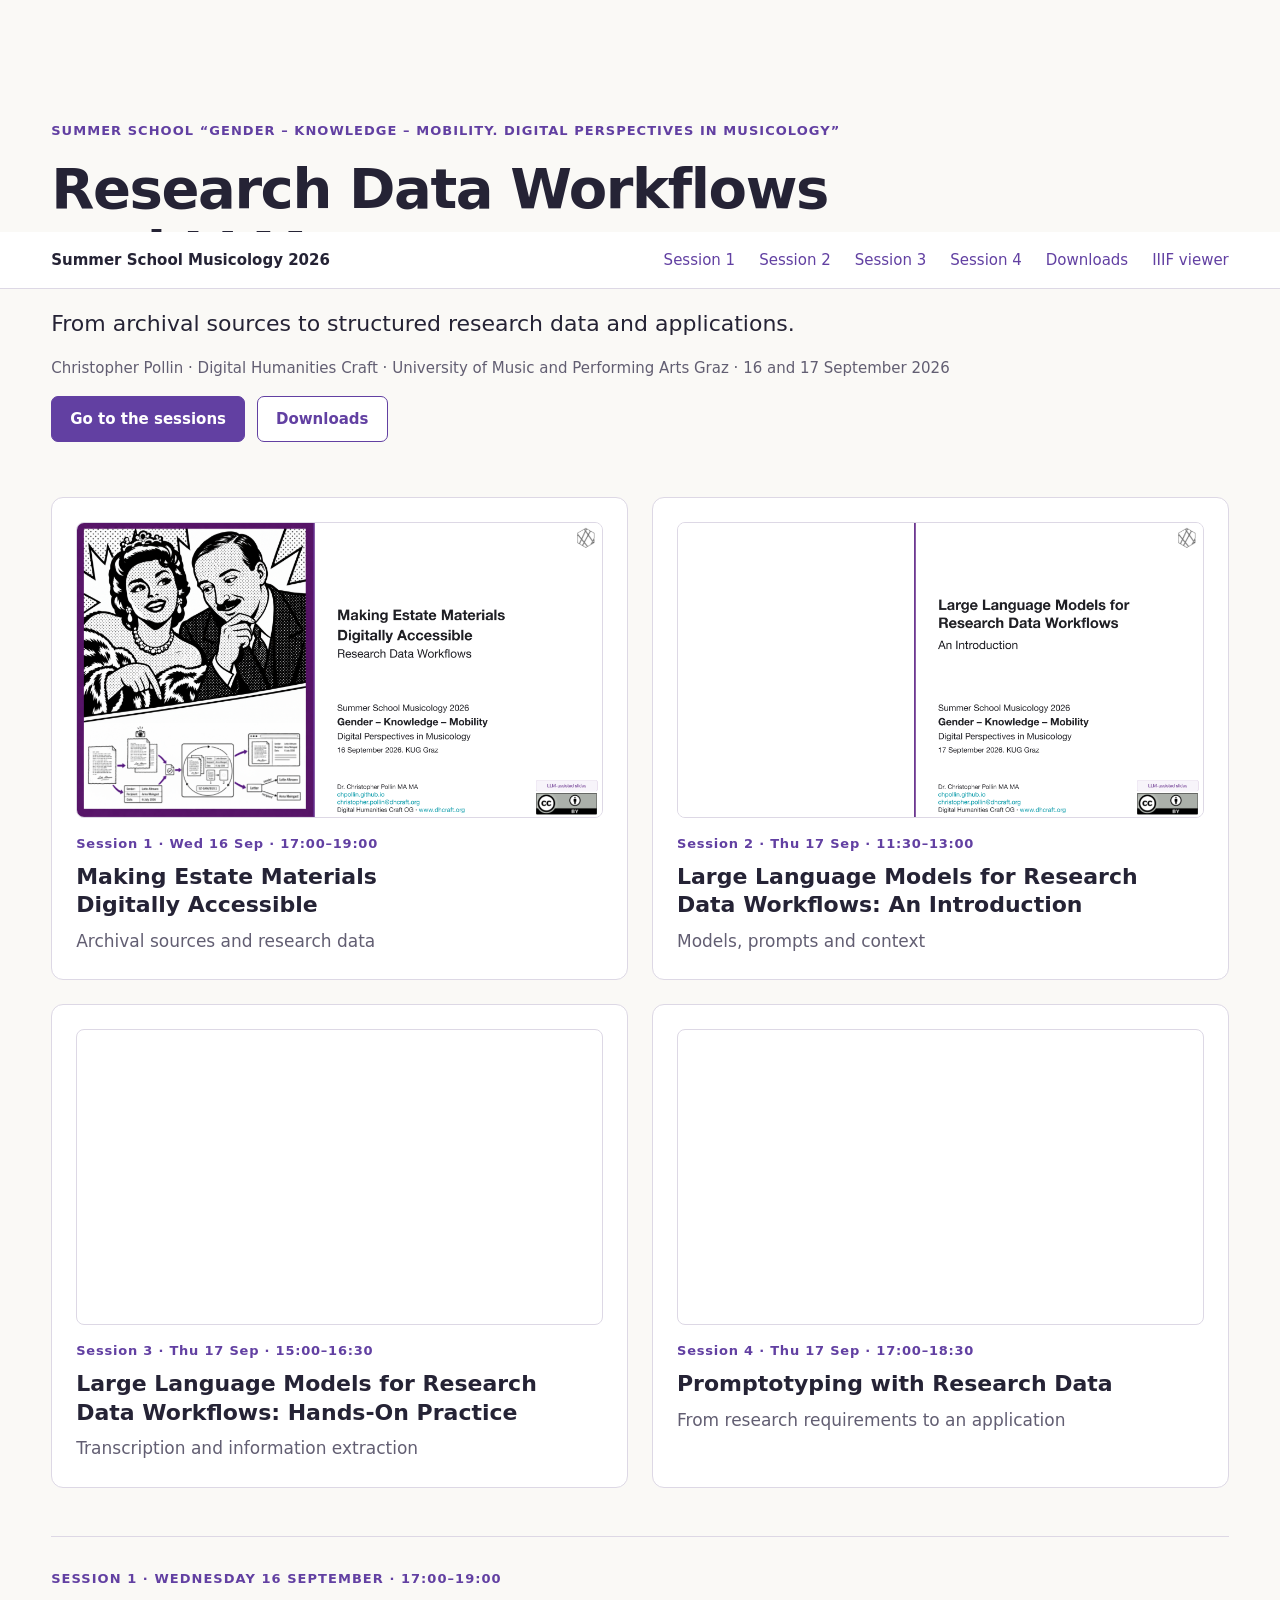
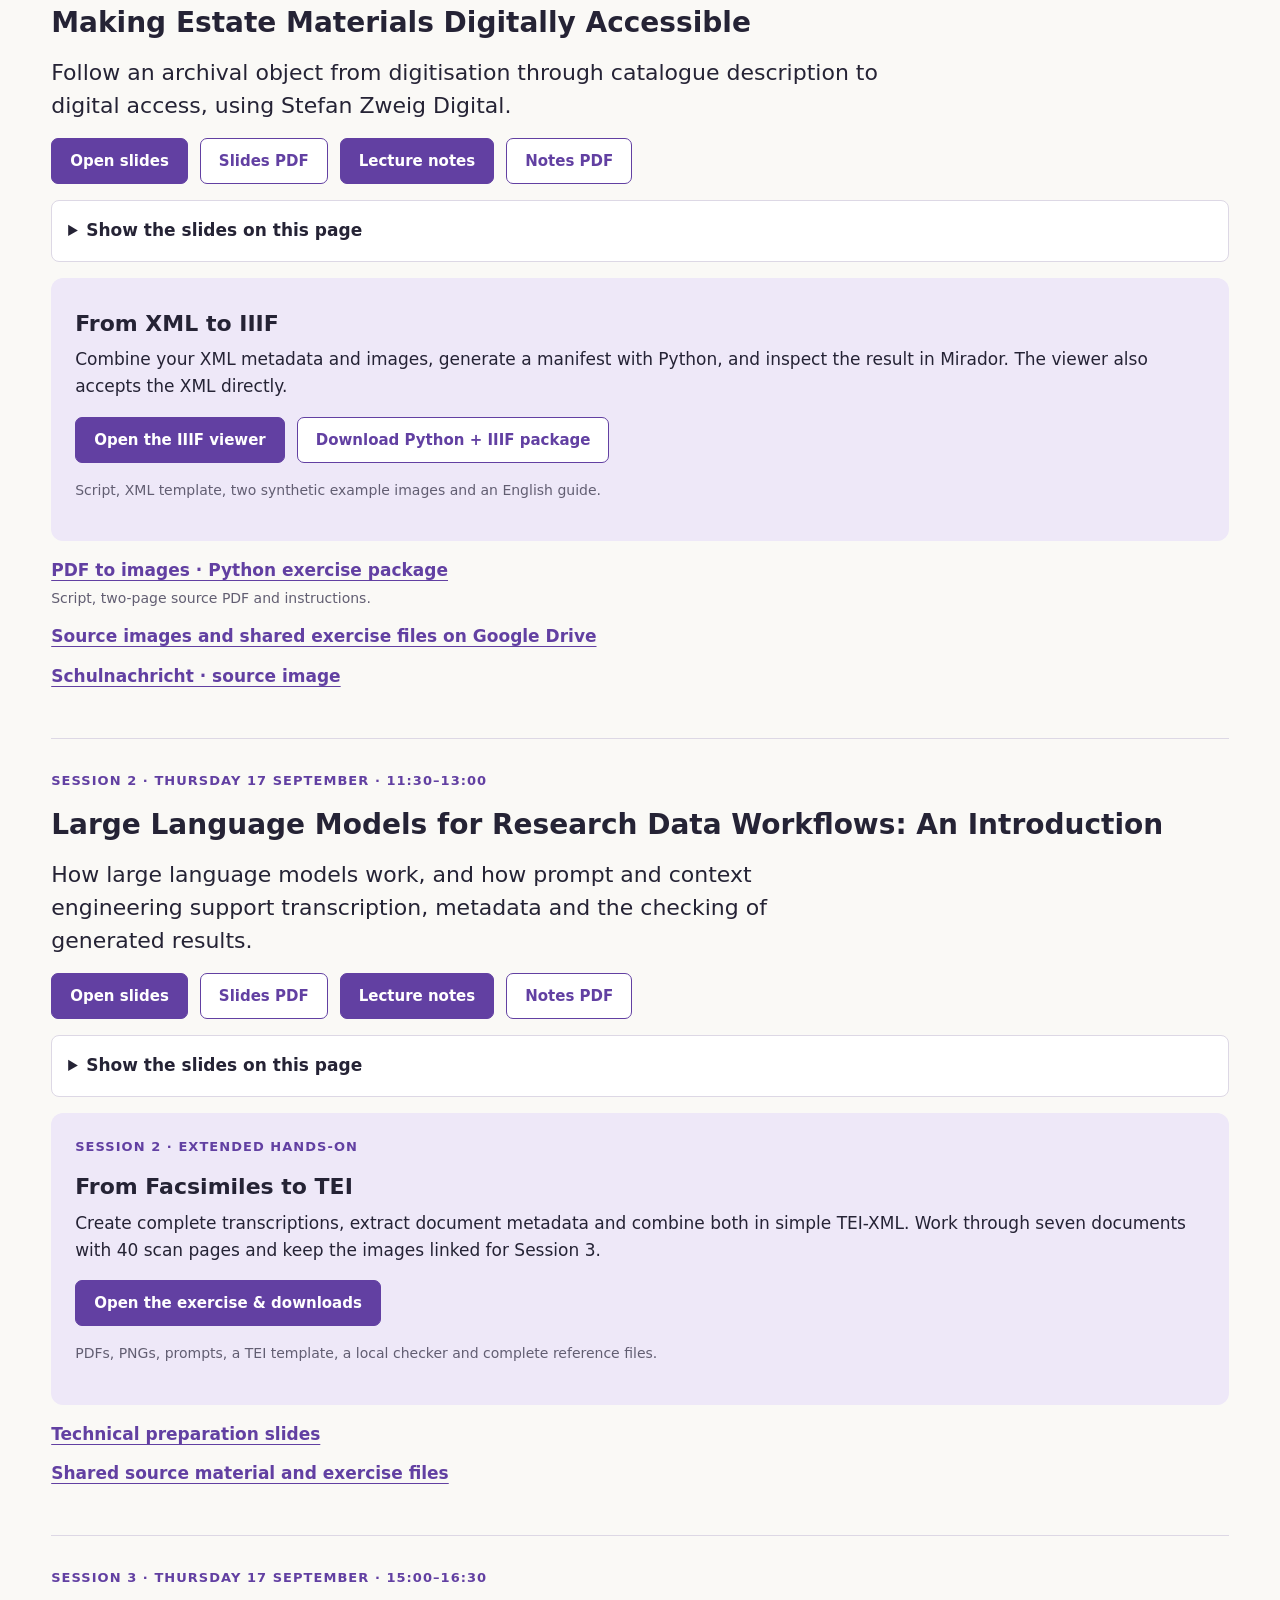
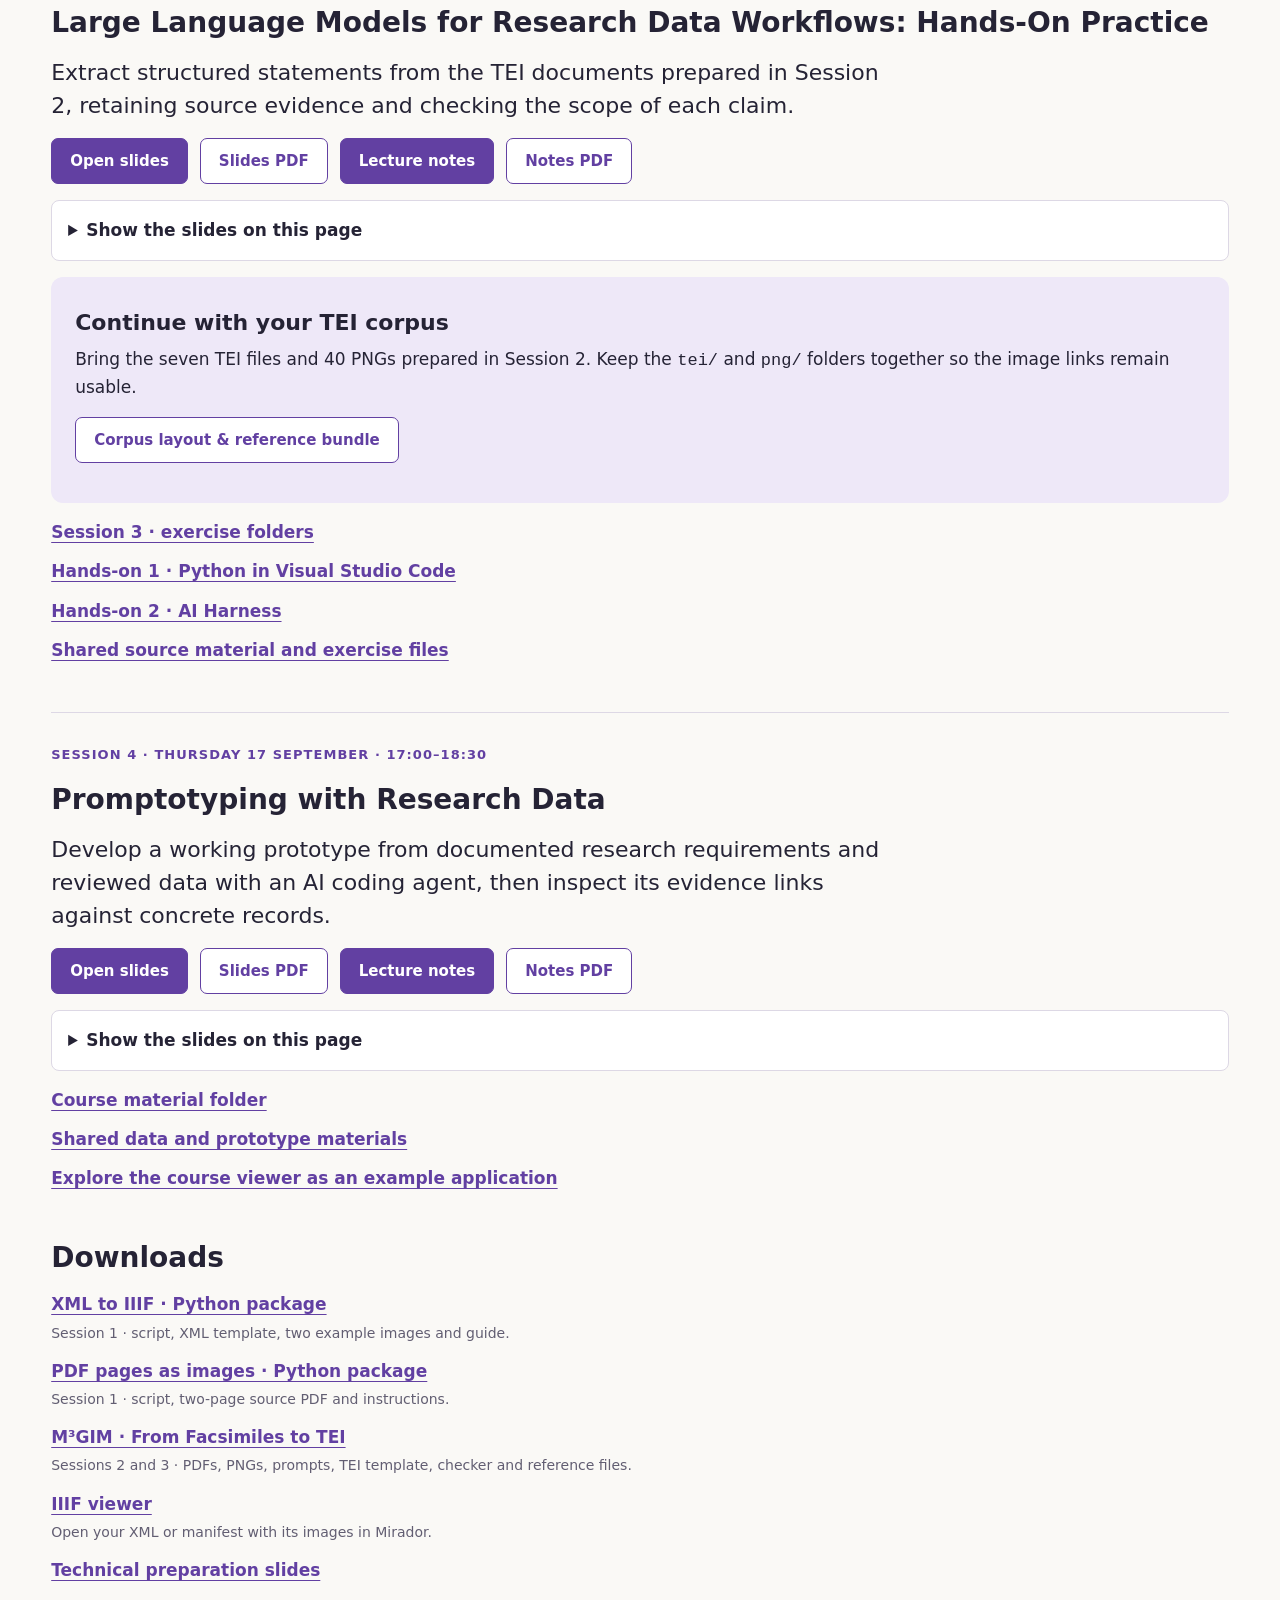
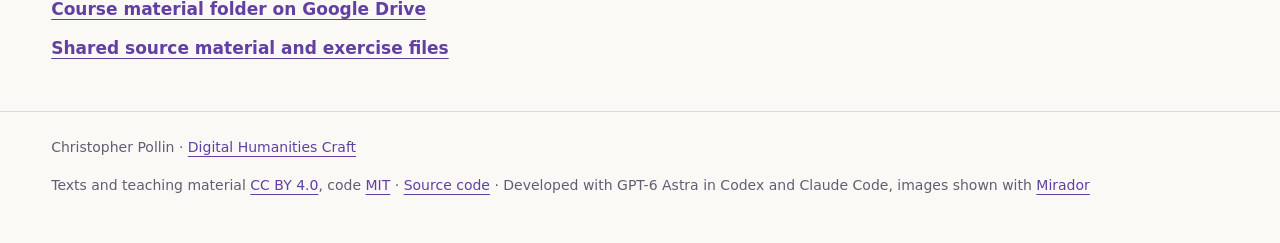
==== commit c5a2dd3e: "Rebuild the site as one course page with title slides, shared shell and build checks Sessions, times" ====
--- a/materials/index.html
+++ b/materials/index.html
@@ -1,3 +1,9 @@
 <!doctype html>
-<html lang="en"><head><meta charset="utf-8"><meta name="viewport" content="width=device-width, initial-scale=1"><title>Materials &amp; downloads · Summer School Musicology 2026 · Research Data Workflows and LLMs</title><meta name="description" content="Slides, lecture notes, hands-on tools and downloads for Christopher Pollin's four sessions at Summer School Musicology 2026."><link rel="stylesheet" href="../assets/site.css"></head>
-<body><a class="skip" href="#content">Skip to content</a><header class="site-header"><div class="wrap header-inner"><a class="brand" href="../index.html">Summer School Musicology 2026</a><nav aria-label="Main navigation"><a href="../index.html#sessions">Sessions</a><a href="../materials/" aria-current="page">Materials & downloads</a><a href="../tools/iiif-viewer/">IIIF viewer</a></nav></div></header><main class="wrap" id="content"><div class="hero session"><p class="eyebrow">Course resources</p><h1>Materials & downloads</h1><p class="lead">Slides and lecture notes for every session, together with the tools and files used in the exercises.</p><div class="actions"><a class="button secondary" href="https://drive.google.com/drive/folders/1TaqB-BvNt20uAvOCCnQMQBk_2cV0gLjW">Open the course folder</a><a class="button secondary" href="https://docs.google.com/presentation/d/19zybf1mABP3qM65GXv0xEGVososbhM03P9_INInYPj8/preview">Technical preparation</a></div></div><section><h2>Slides and lecture notes</h2><article class="resource"><p class="eyebrow">Session 1</p><h3><a href="../sessions/session-1.html">Making Estate Materials Digitally Accessible</a></h3><div class="actions"><a class="button secondary" href="https://docs.google.com/presentation/d/1vMd2UfI9MydUEN6MMOYT0LZcJ6MYv2DmK9AQbyzJ7xc/preview">Slides</a><a class="button secondary" href="https://docs.google.com/presentation/d/1vMd2UfI9MydUEN6MMOYT0LZcJ6MYv2DmK9AQbyzJ7xc/export/pdf">Slides PDF</a><a class="button secondary" href="https://docs.google.com/document/d/1DU6UbE4xURFZ3fkPn7MD2loZ2naPysFYX1ypeI0D_Kg/preview">Lecture notes</a><a class="button secondary" href="https://docs.google.com/document/d/1DU6UbE4xURFZ3fkPn7MD2loZ2naPysFYX1ypeI0D_Kg/export?format=pdf">Notes PDF</a></div></article><article class="resource"><p class="eyebrow">Session 2</p><h3><a href="../sessions/session-2.html">Large Language Models for Research Data Workflows: An Introduction</a></h3><div class="actions"><a class="button secondary" href="https://docs.google.com/presentation/d/1GUzZEVdCq2gRphzXIsnZ1Gg_4bGdqYy_aiwl8kErJUc/preview">Slides</a><a class="button secondary" href="https://docs.google.com/presentation/d/1GUzZEVdCq2gRphzXIsnZ1Gg_4bGdqYy_aiwl8kErJUc/export/pdf">Slides PDF</a><a class="button secondary" href="https://docs.google.com/document/d/18DUWW5ju8R827mf7LNPU_zSoxd2R8WF8ienI8fCcFrM/preview">Lecture notes</a><a class="button secondary" href="https://docs.google.com/document/d/18DUWW5ju8R827mf7LNPU_zSoxd2R8WF8ienI8fCcFrM/export?format=pdf">Notes PDF</a></div></article><article class="resource"><p class="eyebrow">Session 3</p><h3><a href="../sessions/session-3.html">Large Language Models for Research Data Workflows: Hands-On Practice</a></h3><div class="actions"><a class="button secondary" href="https://docs.google.com/presentation/d/1IOCdHFnlxyNuMwiyUNviyQ53KwD13k4_tRXpieXHgOo/preview">Slides</a><a class="button secondary" href="https://docs.google.com/presentation/d/1IOCdHFnlxyNuMwiyUNviyQ53KwD13k4_tRXpieXHgOo/export/pdf">Slides PDF</a><a class="button secondary" href="https://docs.google.com/document/d/138Kl6CCtpZI3BM6VHGEgpFuZPVZJTfJT5FH8ASIdHPA/preview">Lecture notes</a><a class="button secondary" href="https://docs.google.com/document/d/138Kl6CCtpZI3BM6VHGEgpFuZPVZJTfJT5FH8ASIdHPA/export?format=pdf">Notes PDF</a></div></article><article class="resource"><p class="eyebrow">Session 4</p><h3><a href="../sessions/session-4.html">Promptotyping with Research Data</a></h3><div class="actions"><a class="button secondary" href="https://docs.google.com/presentation/d/1-fAKvaGBndVmzWcptltYqW1CXNYhQgji5W6JvIdChQ0/preview">Slides</a><a class="button secondary" href="https://docs.google.com/presentation/d/1-fAKvaGBndVmzWcptltYqW1CXNYhQgji5W6JvIdChQ0/export/pdf">Slides PDF</a><a class="button secondary" href="https://docs.google.com/document/d/1U37su5SllKVdlEKKgwcqadwf7-4yNyOxpgbgSxsLYkc/preview">Lecture notes</a><a class="button secondary" href="https://docs.google.com/document/d/1U37su5SllKVdlEKKgwcqadwf7-4yNyOxpgbgSxsLYkc/export?format=pdf">Notes PDF</a></div></article></section><section><h2>Tools and exercise files</h2><div class="panel"><h3>From XML to IIIF</h3><p>Combine your XML metadata and images, generate a manifest with Python, and inspect the result in Mirador. The viewer also accepts the XML directly.</p><div class="actions"><a class="button" href="../tools/iiif-viewer/">Open the IIIF viewer</a><a class="button secondary" href="../downloads/xml-iiif-workshop.zip">Download Python + IIIF package</a></div><p class="small">Contains the script, XML template, two synthetic example images and an English guide.</p></div><ul class="resources"><li><a href="../downloads/pdf-to-images.zip">PDF to images · Python exercise package</a><br><span class="small">Script, two-page source PDF and instructions.</span></li><li><a href="https://drive.google.com/drive/folders/1Q5iiPsBfiaAWOK7Tuy9Z5LyiO0EUaZFJ">Source images and shared exercise files on Google Drive</a></li><li><a href="https://drive.google.com/file/d/1cH99vlIbUsL5BFODsBZcZEiLkkvoMSh4/view">Schulnachricht · source image</a></li></ul><div class="panel"><p class="eyebrow">Session 2 · Extended hands-on</p><h3>From Facsimiles to TEI</h3><p>Create complete transcriptions, extract document metadata and combine both in simple TEI-XML. Work through seven documents with 40 scan pages and keep the images linked for Session 3.</p><div class="actions"><a class="button" href="../materials/m3gim-fulltext.html">Open the exercise &amp; downloads</a></div><p class="small">PDFs, PNGs, prompts, a TEI template, a local checker and complete reference files.</p></div><ul class="resources"><li><a href="https://docs.google.com/presentation/d/19zybf1mABP3qM65GXv0xEGVososbhM03P9_INInYPj8/preview">Technical preparation slides</a></li><li><a href="https://drive.google.com/drive/folders/1Q5iiPsBfiaAWOK7Tuy9Z5LyiO0EUaZFJ">Shared source material and exercise files</a></li></ul><article class="resource"><h3>LLM hands-on practice</h3><div class="panel"><h3>Continue with your TEI corpus</h3><p>Bring the seven TEI files and 40 PNGs prepared in Session 2. Keep the <code>tei/</code> and <code>png/</code> folders together so the image links remain usable.</p><div class="actions"><a class="button secondary" href="../materials/m3gim-fulltext.html#next-session">Corpus layout &amp; reference bundle</a></div></div><ul class="resources"><li><a href="https://drive.google.com/drive/folders/1KhFwP1L1iUO6PBKQZGP4p8rxU2vZSfG0">Session 3 · exercise folders</a></li><li><a href="https://drive.google.com/drive/folders/1bS_F8yDOWWK89cLeFzj6nFxz9GBH18Qa">Hands-on 1 · Python in Visual Studio Code</a></li><li><a href="https://drive.google.com/drive/folders/1tbZvvloLe4gZ5IBe9gsqqQfiiScgbP3F">Hands-on 2 · AI Harness</a></li><li><a href="https://drive.google.com/drive/folders/1Q5iiPsBfiaAWOK7Tuy9Z5LyiO0EUaZFJ">Shared source material and exercise files</a></li></ul></article><article class="resource"><h3>Promptotyping materials</h3><ul class="resources"><li><a href="https://drive.google.com/drive/folders/1TaqB-BvNt20uAvOCCnQMQBk_2cV0gLjW">Course material folder</a></li><li><a href="https://drive.google.com/drive/folders/1Q5iiPsBfiaAWOK7Tuy9Z5LyiO0EUaZFJ">Shared data and prototype materials</a></li><li><a href="../tools/iiif-viewer/">Explore the course viewer as an example application</a></li></ul></article></section></main><footer><div class="wrap"><p>Christopher Pollin · <a href="https://dhcraft.org/">Digital Humanities Craft</a><br>Summer School “Gender – Knowledge – Mobility. Digital Perspectives in Musicology” · University of Music and Performing Arts Graz · 16–17 September 2026</p><p>Course website developed with GPT-6 Astra in Codex. The image tool uses the open-source Mirador viewer. <a href="https://github.com/chpollin/summer-school-musicology-2026">Source code</a></p></div></footer></body></html>+<html lang="en">
+<head>
+<meta charset="utf-8">
+<meta http-equiv="refresh" content="0; url=../index.html#downloads">
+<title>Downloads · moved</title>
+</head>
+<body><p>This page has moved to <a href="../index.html#downloads">Downloads</a>.</p></body>
+</html>
